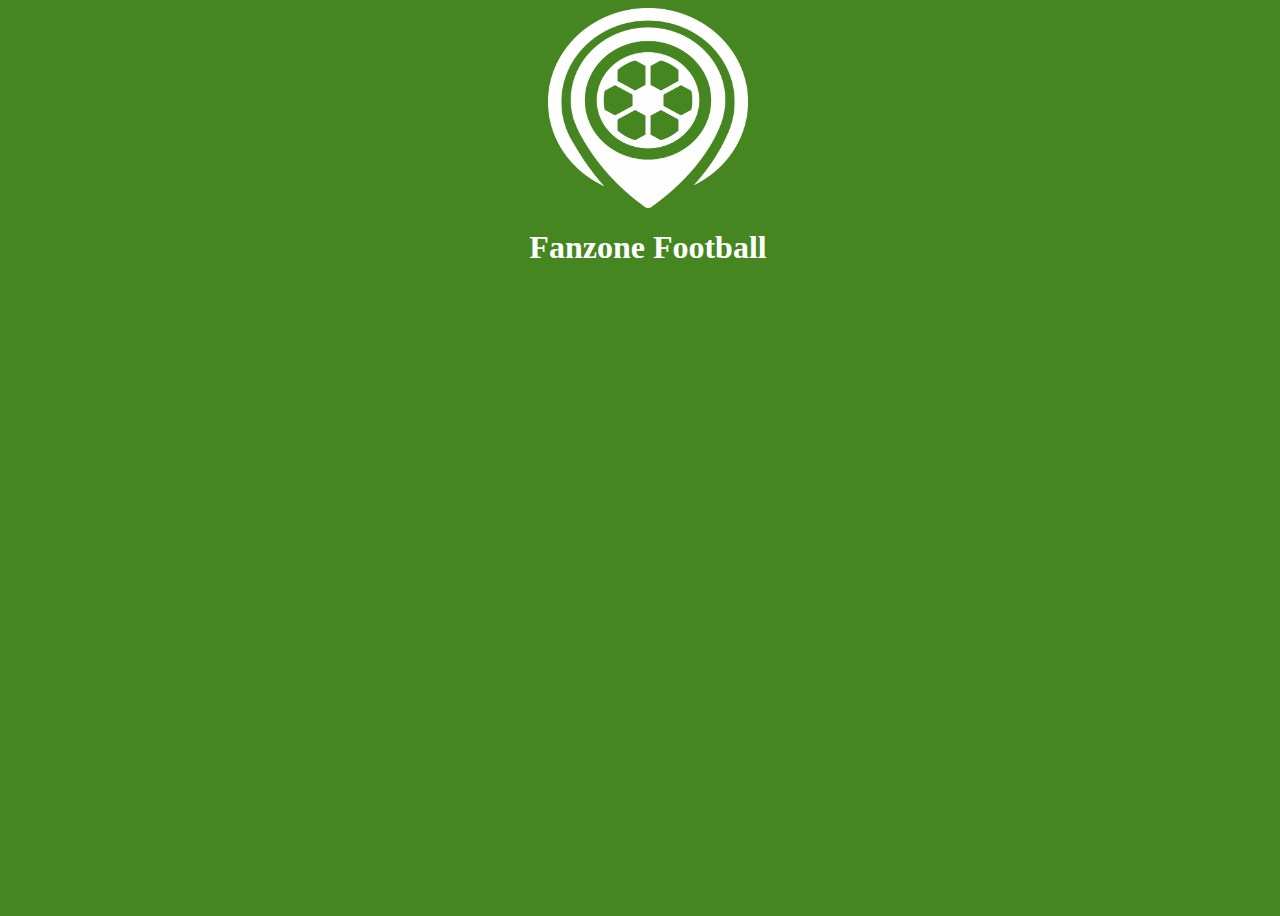
==== index.html @ 90349034 "Initial base homepage" ====
<html>
    <head>

    </head>
    <body style="width: 100%; height: 100%; background-color: #458621;">
        <div style="text-align: center;">
            <img height="200px" width="200px" src="logo.png">
            <h1 style="color: white; font-family:verdana;">Fanzone Football</h1>
        </div>
    </body>
</html>
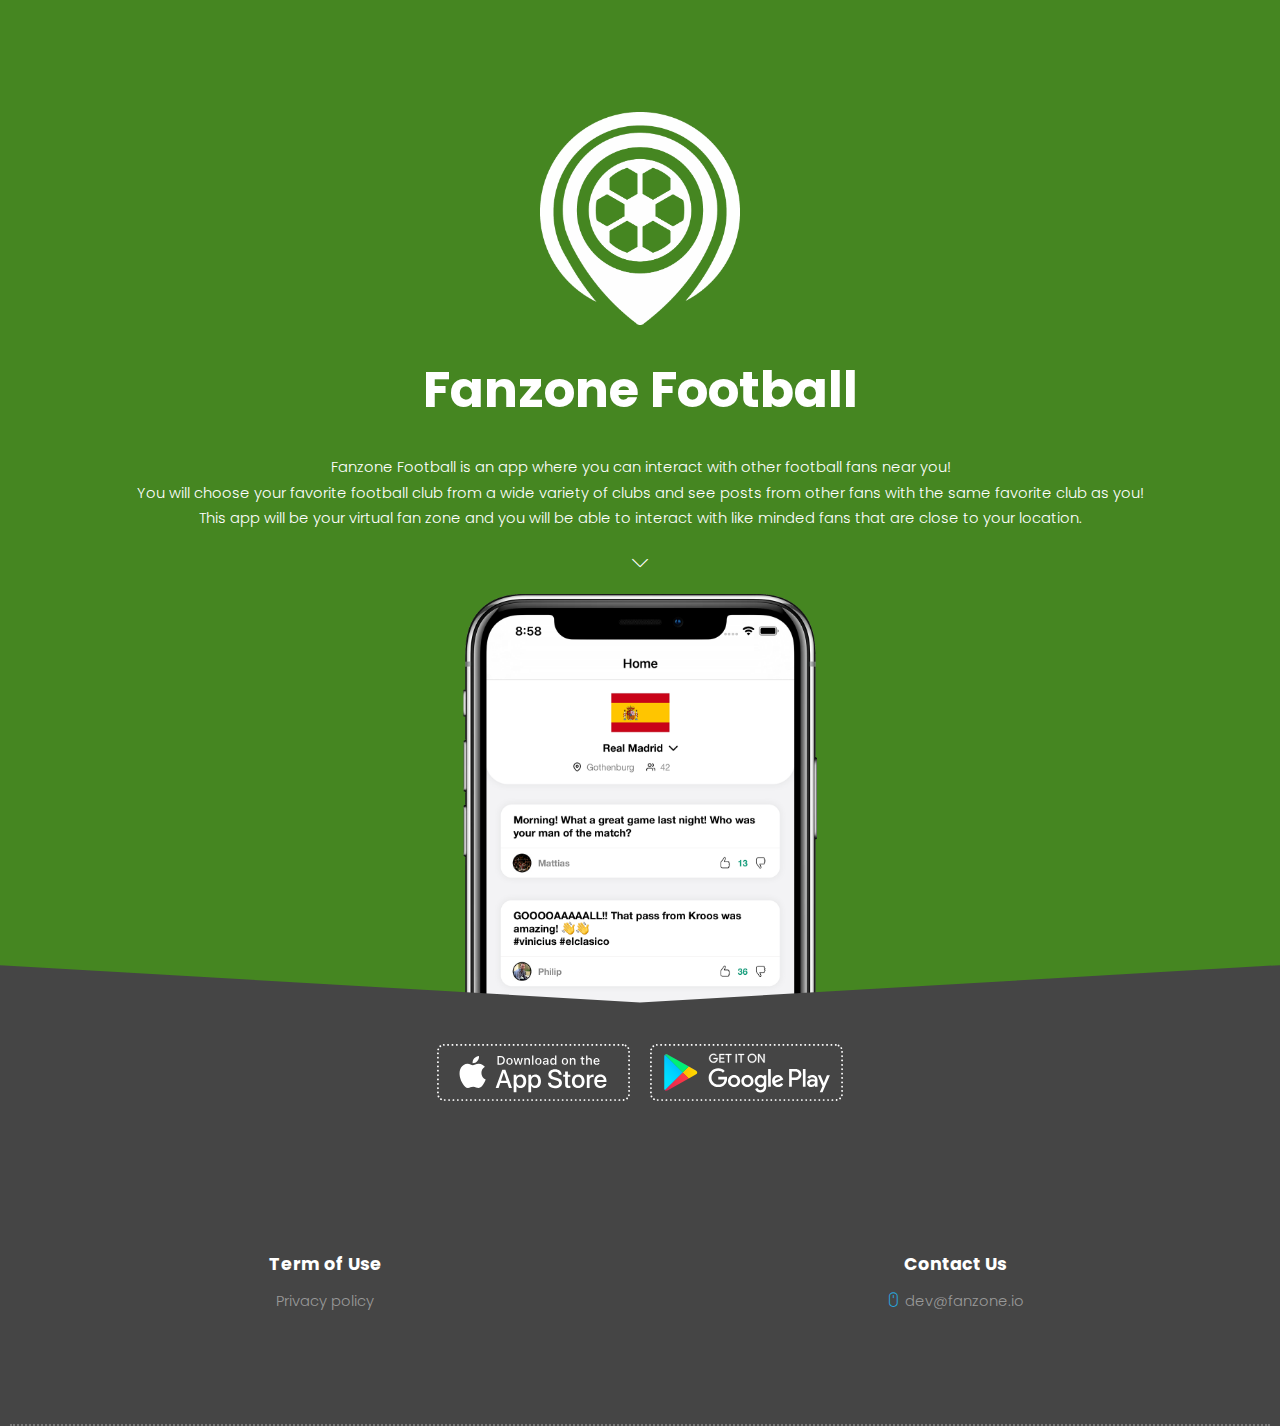
==== commit dd5c7c62: "Initial website design" ====
--- a/index.html
+++ b/index.html
@@ -1,11 +1,80 @@
-<html>
-    <head>
+<!DOCTYPE html>
+<html lang="en-US">
+  <head>
+    <meta charset="UTF-8">
+    <meta name="viewport" content="width=device-width, initial-scale=1.0" />
+    <title>Fanzone Football</title>
+    <link rel="stylesheet" href="css/components.css">
+    <link rel="stylesheet" href="css/icons.css">
+    <link rel="stylesheet" href="css/responsee.css">
+    <link rel="stylesheet" href="owl-carousel/owl.carousel.css">
+    <link rel="stylesheet" href="owl-carousel/owl.theme.css">
+    <link rel="stylesheet" href="css/lightcase.css">
+    <!-- CUSTOM STYLE -->      
+    <link rel="stylesheet" href="css/template-style.css">
+    <link href="https://fonts.googleapis.com/css?family=Poppins:100,200,300,400,700,900&amp;subset=latin-ext" rel="stylesheet"> 
+    <script type="text/javascript" src="js/jquery-1.8.3.min.js"></script>
+    <script type="text/javascript" src="js/jquery-ui.min.js"></script>   
+  </head>
 
-    </head>
-    <body style="width: 100%; height: 100%; background-color: #458621;">
-        <div style="text-align: center;">
-            <img height="200px" width="200px" src="logo.png">
-            <h1 style="color: white; font-family:verdana;">Fanzone Football</h1>
+  <body class="size-1280">
+    <!-- MAIN -->
+    <main role="main">    
+      <!-- Header -->
+      <header class="section-top-padding background-image text-center" style="background-color: #458621">
+        <div style="text-align: -webkit-center;">
+          <img style="width: 200px;" class="logo-white" src="img/logo_white.png" alt="">
         </div>
-    </body>
+        <h1 class="text-white text-size-50 text-m-size-40 text-line-height-1 margin-bottom-40 margin-top-40">
+          <b>Fanzone Football</b>
+        </h1>
+        <p class="text-white">Fanzone Football is an app where you can interact with other football fans near you! <br> You will choose your favorite football club from a wide variety of clubs and see posts from other fans with the same favorite club as you! <br> This app will be your virtual fan zone and you will be able to interact with like minded fans that are close to your location.</p>
+        <i class="slow icon-sli-arrow-down text-white margin-top-20 text-size-16"></i>
+        <!-- Image -->
+        <img style="width: 450px;" class="margin-top-20 center" src="app_screenshot2.png" alt="">
+        
+        <!-- dark full width arrow object -->
+        <img class="arrow-object" src="img/arrow-object-dark.svg" alt="">
+      </header>
+      <section class="section-small-padding background-dark text-center">      
+        <div class="line">
+          <div class="m-10 l-6 xl-4 center">
+            <div class="margin">
+              <a class="s-12 m-6" href="https://apps.apple.com/se/app/fanzone-football/id1514228249">
+                <img class="full-img" src="img/app-store.svg" alt="">
+              </a>
+              <a class="s-12 m-6 margin-s-bottom" href="https://play.google.com/store/apps/details?id=io.fanzone.fanzone">
+                <img class="full-img right" src="img/google-play.svg" alt="">
+              </a>
+            </div>
+          </div>                                                                                               
+        </div>       
+      </section>
+    <!-- FOOTER -->
+    <footer>
+      <!-- Main Footer -->
+      <section class="section background-dark">
+        <div class="line"> 
+          <div style="text-align: center;" class="margin2x">
+            <div class="s-12 m-6 l-6 xl-6">
+               <h4 class="text-white text-strong margin-m-top-30">Term of Use</h4>
+               <a class="text-primary-hover" href="https://fanzone.flycricket.io/privacy.html">Privacy policy</a><br>
+            </div>
+            <div class="s-12 m-6 l-6 xl-6">
+               <h4 class="text-white text-strong margin-m-top-30">Contact Us</h4>
+                <a class="text-primary-hover" href="mailto:dev@fanzone.io"><i class="icon-sli-mouse text-primary"></i> dev@fanzone.io</a><br>
+            </div>
+          </div>  
+        </div>    
+      </section>
+      <div class="background-dark">
+         <div class="line">
+            <hr class="break margin-top-bottom-0" style="border-color: #777;">
+         </div>
+      </div>
+    </footer>
+    <script type="text/javascript" src="js/responsee.js"></script>
+    <script type="text/javascript" src="owl-carousel/owl.carousel.js"></script>
+    <script type="text/javascript" src="js/template-scripts.js"></script> 
+  </body>
 </html>--- a/css/components.css
+++ b/css/components.css
@@ -0,0 +1,202 @@
+/*
+ * Components CSS - v5 - 2016-07-08
+ * https://www.myresponsee.com
+ * Copyright 2018, Vision Design - graphic zoo
+ * Free to use under the MIT license.
+*/
+/* Tabs */
+.tab-item {
+  background: none repeat scroll 0 0 #fff;
+  display: none;
+  padding: 1.25rem 0;
+}
+.tab-item.tab-active {
+  display: block;
+}
+.tab-content > .tab-label {
+  display: none;
+}
+.tab-nav > .tab-label {
+  float:left;
+}
+a.tab-label, a.tab-label:link, a.tab-label:visited, a.tab-label:hover {
+  background: none repeat scroll 0 0 #262626;
+  color: #fff;
+  margin-right: 1px;
+  padding: 0.625rem 1.25rem;
+  transition: background 0.20s linear 0s;
+  -o-transition: background 0.20s linear 0s;
+  -ms-transition: background 0.20s linear 0s;
+  -moz-transition: background 0.20s linear 0s;
+  -webkit-transition: background 0.20s linear 0s;
+}
+a.tab-label:hover,a.tab-label.active-btn {
+  background: none repeat scroll 0 0 #999;
+}
+.tab-label.active-btn {
+  cursor: default;
+}
+.tab-content {
+  text-align: left;
+}
+@media screen and (max-width:768px) {    
+  .tab-nav > .tab-label {
+    margin: 0.5px 0;
+    width: 100%;
+  }
+}
+/* Custom forms */
+form.customform input, form.customform select, form.customform textarea, form.customform button {
+ font-size:0.9rem;
+ font-family:inherit;
+ margin-bottom:1.25rem;
+} 
+form.customform input, form.customform select {height: 2.7rem;}
+form.customform input, form.customform textarea, form.customform select { 
+ background: none repeat scroll 0 0 #F5F5F5;
+ transition: background 0.20s linear 0s;
+ -o-transition: background 0.20s linear 0s;
+ -ms-transition: background 0.20s linear 0s;
+ -moz-transition: background 0.20s linear 0s;
+ -webkit-transition: background 0.20s linear 0s;
+}
+form.customform input:hover, form.customform textarea:hover, form.customform select:hover, form.customform input:focus, form.customform textarea:focus, form.customform select:focus {background: none repeat scroll 0 0 #fff;}
+form.customform input, form.customform textarea, form.customform select {
+ background: none repeat scroll 0 0 #F5F5F5;
+ border: 1px solid #E0E0E0;
+ padding: 0.625rem;
+ width: 100%;
+}
+form.customform input[type="file"] {
+ border: 1px solid #E0E0E0;
+ height: auto;
+ max-height: 2.7rem;
+ min-height: 2.7rem;
+ padding: 0.4rem;
+ width: 100%;
+}
+form.customform input[type="radio"], form.customform input[type="checkbox"] {
+ margin-right: 0.625rem;
+ width:auto;
+ padding:0;
+ height:auto;
+}
+form.customform option {padding: 0.625rem;}
+form.customform select[multiple="multiple"] {height: auto;}
+form.customform button {
+ width: 100%;
+ background: none repeat scroll 0 0 #152732;
+ border: 0 none;
+ color: #fff;
+ height: 2.7rem;
+ padding: 0.625rem;
+ cursor:pointer;
+ width: 100%;
+ transition: background 0.20s linear 0s;
+ -o-transition: background 0.20s linear 0s;
+ -ms-transition: background 0.20s linear 0s;
+ -moz-transition: background 0.20s linear 0s;
+ -webkit-transition: background 0.20s linear 0s;
+}
+/* Tooltip */
+a.tooltip-container,.tooltip-container {
+  border-bottom:1px dotted;
+  border-bottom-color: color;
+  cursor: help;
+  font-weight: 600;
+}
+a .tooltip-content,.tooltip-content {
+  background: #152732 none repeat scroll 0 0;
+  color: #fff!important;
+  border-radius: 3px;
+  display: none;
+  font-size: 0.8rem;
+  font-weight: normal;
+  line-height: 1.3rem;
+  margin-top: -1.25rem;
+  max-width: 300px;
+  padding: 0.625rem;
+  position: absolute;
+  z-index: 10;
+}
+.tooltip-content::after {
+  border-left: 9px solid transparent;
+  border-right: 9px solid transparent;
+  border-top: 7px solid #152732;
+  bottom: -5px;
+  clear: both;
+  content: "";
+  height: 0;
+  left: 50%;
+  margin-left: -5px;
+  position: absolute;
+  width: 0;
+}
+a.tooltip-content.tooltip-bottom,.tooltip-content.tooltip-bottom {
+  margin-top: 1.25rem;
+}
+.tooltip-content.tooltip-bottom::after {
+  border-left: 9px solid transparent;
+  border-right: 9px solid transparent;
+  border-top: 0;
+  border-bottom: 7px solid #152732;
+  top: -5px;
+}
+/* Buttons */
+.button,a.button,a.button:link,a.button:active,a.button:visited {
+  background: #777 none repeat scroll 0 0;
+  border: 0;
+  color: #fff;
+  cursor: pointer;
+  display: inline-block;
+  font-size: 0.85rem;
+  padding: 0.825rem 1rem;
+  text-align: center;
+  transition: all 0.20s linear 0s;
+  -o-transition: all 0.20s linear 0s;
+  -ms-transition: all 0.20s linear 0s;
+  -moz-transition: all 0.20s linear 0s;
+  -webkit-transition: all 0.20s linear 0s;
+}
+.button.rounded-btn {
+  border-radius: 4px;
+}
+.button.rounded-full-btn {
+  border-radius: 100px;
+}
+.button:hover {box-shadow: 0 0 10px 100px rgba(255,255,255,0.15) inset;}
+.button.secondary-btn,a.button.secondary-btn,a.button.secondary-btn:link,a.button.secondary-btn:active,a.button.secondary-btn:visited {
+  background: #444 none repeat scroll 0 0;
+}
+.button.cancel-btn,a.button.cancel-btn,a.button.cancel-btn:link,a.button.cancel-btn:active,a.button.cancel-btn:visited {
+  background: #dc003a none repeat scroll 0 0;
+}
+.button.submit-btn,a.button.submit-btn,a.button.submit-btn:link,a.button.submit-btn:active,a.button.submit-btn:visited {
+  background: #b4bf04 none repeat scroll 0 0;
+}
+.button.reload-btn,a.button.reload-btn,a.button.reload-btn:link,a.button.reload-btn:active,a.button.reload-btn:visited {
+  background: #ff9800 none repeat scroll 0 0;
+}
+.button.disabled-btn {
+  cursor: not-allowed!important;
+  opacity: 0.2;
+}
+.button i {
+  background: rgba(0, 0, 0, 0.1) none repeat scroll 0 0;
+  border-radius: 27px;
+  color: #fff!important;
+  display: inline-block;
+  font-size: 0.8rem;
+  height: 27px;
+  line-height: 27px;
+  margin-right: 5px;
+  width: 27px;
+  transition: all 0.20s linear 0s;
+  -o-transition: all 0.20s linear 0s;
+  -ms-transition: all 0.20s linear 0s;
+  -moz-transition: all 0.20s linear 0s;
+  -webkit-transition: all 0.20s linear 0s;
+}
+.button:hover > i {
+  background: rgba(0, 0, 0, 0.06) none repeat scroll 0 0;
+}--- a/css/icons.css
+++ b/css/icons.css
@@ -0,0 +1,791 @@
+/* Icon font - MFG labs */
+@font-face {
+  font-family: 'mfg';
+    src: url('../font/mfglabsiconset-webfont.eot');
+    src: url('../font/mfglabsiconset-webfont.svg#mfg_labs_iconsetregular') format('svg'),
+   		   url('../font/mfglabsiconset-webfont.eot?#iefix') format('embedded-opentype'),
+         url('../font/mfglabsiconset-webfont.woff') format('woff'),
+         url('../font/mfglabsiconset-webfont.ttf') format('truetype');
+    font-weight: normal;
+    font-style: normal;
+}
+
+.icon-cloud,
+.icon-at,
+.icon-plus,
+.icon-minus,
+.icon-arrow_up,
+.icon-arrow_down,
+.icon-arrow_right,
+.icon-arrow_left,
+.icon-chevron_down,
+.icon-chevron_up,
+.icon-chevron_right,
+.icon-chevron_left,
+.icon-reorder,
+.icon-list,
+.icon-reorder_square,
+.icon-reorder_square_line,
+.icon-coverflow,
+.icon-coverflow_line,
+.icon-pause,
+.icon-play,
+.icon-step_forward,
+.icon-step_backward,
+.icon-fast_forward,
+.icon-fast_backward,
+.icon-cloud_upload,
+.icon-cloud_download,
+.icon-data_science,
+.icon-data_science_black,
+.icon-globe,
+.icon-globe_black,
+.icon-math_ico,
+.icon-math,
+.icon-math_black,
+.icon-paperplane_ico,
+.icon-paperplane,
+.icon-paperplane_black,
+.icon-color_balance,
+.icon-star,
+.icon-star_half,
+.icon-star_empty,
+.icon-star_half_empty,
+.icon-reload,
+.icon-heart,
+.icon-heart_broken,
+.icon-hashtag,
+.icon-reply,
+.icon-retweet,
+.icon-signin,
+.icon-signout,
+.icon-download,
+.icon-upload,
+.icon-placepin,
+.icon-display_screen,
+.icon-tablet,
+.icon-smartphone,
+.icon-connected_object,
+.icon-lock,
+.icon-unlock,
+.icon-camera,
+.icon-isight,
+.icon-video_camera,
+.icon-random,
+.icon-message,
+.icon-discussion,
+.icon-calendar,
+.icon-ringbell,
+.icon-movie,
+.icon-mail,
+.icon-pen,
+.icon-settings,
+.icon-measure,
+.icon-vector,
+.icon-vector_pen,
+.icon-mute_on,
+.icon-mute_off,
+.icon-home,
+.icon-sheet,
+.icon-arrow_big_right,
+.icon-arrow_big_left,
+.icon-arrow_big_down,
+.icon-arrow_big_up,
+.icon-dribbble_circle,
+.icon-dribbble,
+.icon-facebook_circle,
+.icon-facebook,
+.icon-git_circle_alt,
+.icon-git_circle,
+.icon-git,
+.icon-octopus,
+.icon-twitter_circle,
+.icon-twitter,
+.icon-google_plus_circle,
+.icon-google_plus,
+.icon-linked_in_circle,
+.icon-linked_in,
+.icon-instagram,
+.icon-instagram_circle,
+.icon-mfg_icon,
+.icon-xing,
+.icon-xing_circle,
+.icon-mfg_icon_circle,
+.icon-user,
+.icon-user_male,
+.icon-user_female,
+.icon-users,
+.icon-file_open,
+.icon-file_close,
+.icon-file_alt,
+.icon-file_close_alt,
+.icon-attachment,
+.icon-check,
+.icon-cross_mark,
+.icon-cancel_circle,
+.icon-check_circle,
+.icon-magnifying,
+.icon-inbox,
+.icon-clock,
+.icon-stopwatch,
+.icon-hourglass,
+.icon-trophy,
+.icon-unlock_alt,
+.icon-lock_alt,
+.icon-arrow_doubled_right,
+.icon-arrow_doubled_left,
+.icon-arrow_doubled_down,
+.icon-arrow_doubled_up,
+.icon-link,
+.icon-warning,
+.icon-warning_alt,
+.icon-magnifying_plus,
+.icon-magnifying_minus,
+.icon-white_question,
+.icon-black_question,
+.icon-stop,
+.icon-share,
+.icon-eye,
+.icon-trash_can,
+.icon-hard_drive,
+.icon-information_black,
+.icon-information_white,
+.icon-printer,
+.icon-letter,
+.icon-soundcloud,
+.icon-soundcloud_circle,
+.icon-anchor,
+.icon-female_sign,
+.icon-male_sign,
+.icon-joystick,
+.icon-high_voltage,
+.icon-fire,
+.icon-newspaper,
+.icon-chart,
+.icon-spread,
+.icon-spinner_1,
+.icon-spinner_2,
+.icon-chart_alt,
+.icon-label,
+.icon-brush,
+.icon-refresh,
+.icon-node,
+.icon-node_2,
+.icon-node_3,
+.icon-link_2_nodes,
+.icon-link_3_nodes,
+.icon-link_loop_nodes,
+.icon-node_size,
+.icon-node_color,
+.icon-layout_directed,
+.icon-layout_radial,
+.icon-layout_hierarchical,
+.icon-node_link_direction,
+.icon-node_link_short_path,
+.icon-node_cluster,
+.icon-display_graph,
+.icon-node_link_weight,
+.icon-more_node_links,
+.icon-node_shape,
+.icon-node_icon,
+.icon-node_text,
+.icon-node_link_text,
+.icon-node_link_color,
+.icon-node_link_shape,
+.icon-credit_card,
+.icon-disconnect,
+.icon-graph,
+.icon-new_user {
+  font-family: 'mfg';
+  font-style: normal;
+  font-variant: normal;
+  font-weight: normal;
+  color:#e3e3e3;
+  speak: none; 
+  text-transform: none;
+  /* Better Font Rendering =========== */
+  -webkit-font-smoothing: antialiased;
+  -moz-osx-font-smoothing: grayscale;
+}
+.icon2x {font-size: 2rem;}
+.icon3x {font-size: 3rem;}
+
+.icon-cloud:before { content: "\2601"; }
+.icon-at:before { content: "\0040"; }
+.icon-plus:before { content: "\002B"; }
+.icon-minus:before { content: "\2212"; }
+.icon-arrow_up:before { content: "\2191"; }
+.icon-arrow_down:before { content: "\2193"; }
+.icon-arrow_right:before { content: "\2192"; }
+.icon-arrow_left:before { content: "\2190"; }
+.icon-chevron_down:before { content: "\f004"; }
+.icon-chevron_up:before { content: "\f005"; }
+.icon-chevron_right:before { content: "\f006"; }
+.icon-chevron_left:before { content: "\f007"; }
+.icon-reorder:before { content: "\f008"; }
+.icon-list:before { content: "\f009"; }
+.icon-reorder_square:before { content: "\f00a"; }
+.icon-reorder_square_line:before { content: "\f00b"; }
+.icon-coverflow:before { content: "\f00c"; }
+.icon-coverflow_line:before { content: "\f00d"; }
+.icon-pause:before { content: "\f00e"; }
+.icon-play:before { content: "\f00f"; }
+.icon-step_forward:before { content: "\f010"; }
+.icon-step_backward:before { content: "\f011"; }
+.icon-fast_forward:before { content: "\f012"; }
+.icon-fast_backward:before { content: "\f013"; }
+.icon-cloud_upload:before { content: "\f014"; }
+.icon-cloud_download:before { content: "\f015"; }
+.icon-data_science:before { content: "\f016"; }
+.icon-data_science_black:before { content: "\f017"; }
+.icon-globe:before { content: "\f018"; }
+.icon-globe_black:before { content: "\f019"; }
+.icon-math_ico:before { content: "\f01a"; }
+.icon-math:before { content: "\f01b"; }
+.icon-math_black:before { content: "\f01c"; }
+.icon-paperplane_ico:before { content: "\f01d"; }
+.icon-paperplane:before { content: "\f01e"; }
+.icon-paperplane_black:before { content: "\f01f"; }
+.icon-color_balance:before { content: "\f020"; }
+.icon-star:before { content: "\2605"; }
+.icon-star_half:before { content: "\f022"; }
+.icon-star_empty:before { content: "\2606"; }
+.icon-star_half_empty:before { content: "\f024"; }
+.icon-reload:before { content: "\f025"; }
+.icon-heart:before { content: "\2665"; }
+.icon-heart_broken:before { content: "\f028"; }
+.icon-hashtag:before { content: "\f029"; }
+.icon-reply:before { content: "\f02a"; }
+.icon-retweet:before { content: "\f02b"; }
+.icon-signin:before { content: "\f02c"; }
+.icon-signout:before { content: "\f02d"; }
+.icon-download:before { content: "\f02e"; }
+.icon-upload:before { content: "\f02f"; }
+.icon-placepin:before { content: "\f031"; }
+.icon-display_screen:before { content: "\f032"; }
+.icon-tablet:before { content: "\f033"; }
+.icon-smartphone:before { content: "\f034"; }
+.icon-connected_object:before { content: "\f035"; }
+.icon-lock:before { content: "\F512"; }
+.icon-unlock:before { content: "\F513"; }
+.icon-camera:before { content: "\F4F7"; }
+.icon-isight:before { content: "\f039"; }
+.icon-video_camera:before { content: "\f03a"; }
+.icon-random:before { content: "\f03b"; }
+.icon-message:before { content: "\F4AC"; }
+.icon-discussion:before { content: "\f03d"; }
+.icon-calendar:before { content: "\F4C5"; }
+.icon-ringbell:before { content: "\f03f"; }
+.icon-movie:before { content: "\f040"; }
+.icon-mail:before { content: "\2709"; }
+.icon-pen:before { content: "\270F"; }
+.icon-settings:before { content: "\9881"; }
+.icon-measure:before { content: "\f044"; }
+.icon-vector:before { content: "\f045"; }
+.icon-vector_pen:before { content: "\2712"; }
+.icon-mute_on:before { content: "\f047"; }
+.icon-mute_off:before { content: "\f048"; }
+.icon-home:before { content: "\2302"; }
+.icon-sheet:before { content: "\f04a"; }
+.icon-arrow_big_right:before { content: "\21C9"; }
+.icon-arrow_big_left:before { content: "\21C7"; }
+.icon-arrow_big_down:before { content: "\21CA"; }
+.icon-arrow_big_up:before { content: "\21C8"; }
+.icon-dribbble_circle:before { content: "\f04f"; }
+.icon-dribbble:before { content: "\f050"; }
+.icon-facebook_circle:before { content: "\f051"; }
+.icon-facebook:before { content: "\f052"; }
+.icon-git_circle_alt:before { content: "\f053"; }
+.icon-git_circle:before { content: "\f054"; }
+.icon-git:before { content: "\f055"; }
+.icon-octopus:before { content: "\f056"; }
+.icon-twitter_circle:before { content: "\f057"; }
+.icon-twitter:before { content: "\f058"; }
+.icon-google_plus_circle:before { content: "\f059"; }
+.icon-google_plus:before { content: "\f05a"; }
+.icon-linked_in_circle:before { content: "\f05b"; }
+.icon-linked_in:before { content: "\f05c"; }
+.icon-instagram:before { content: "\f05d"; }
+.icon-instagram_circle:before { content: "\f05e"; }
+.icon-mfg_icon:before { content: "\f05f"; }
+.icon-xing:before { content: "\F532"; }
+.icon-xing_circle:before { content: "\F533"; }
+.icon-mfg_icon_circle:before { content: "\f060"; }
+.icon-user:before { content: "\f061"; }
+.icon-user_male:before { content: "\f062"; }
+.icon-user_female:before { content: "\f063"; }
+.icon-users:before { content: "\f064"; }
+.icon-file_open:before { content: "\F4C2"; }
+.icon-file_close:before { content: "\f067"; }
+.icon-file_alt:before { content: "\f068"; }
+.icon-file_close_alt:before { content: "\f069"; }
+.icon-attachment:before { content: "\f06a"; }
+.icon-check:before { content: "\2713"; }
+.icon-cross_mark:before { content: "\274C"; }
+.icon-cancel_circle:before { content: "\F06E"; }
+.icon-check_circle:before { content: "\f06d"; }
+.icon-magnifying:before { content: "\F50D"; }
+.icon-inbox:before { content: "\f070"; }
+.icon-clock:before { content: "\23F2"; }
+.icon-stopwatch:before { content: "\23F1"; }
+.icon-hourglass:before { content: "\231B"; }
+.icon-trophy:before { content: "\f074"; }
+.icon-unlock_alt:before { content: "\F075"; }
+.icon-lock_alt:before { content: "\F510"; }
+.icon-arrow_doubled_right:before { content: "\21D2"; }
+.icon-arrow_doubled_left:before { content: "\21D0"; }
+.icon-arrow_doubled_down:before { content: "\21D3"; }
+.icon-arrow_doubled_up:before { content: "\21D1"; }
+.icon-link:before { content: "\f07B"; }
+.icon-warning:before { content: "\2757"; }
+.icon-warning_alt:before { content: "\2755"; }
+.icon-magnifying_plus:before { content: "\f07E"; }
+.icon-magnifying_minus:before { content: "\f07F"; }
+.icon-white_question:before { content: "\2754"; }
+.icon-black_question:before { content: "\2753"; }
+.icon-stop:before { content: "\f080"; }
+.icon-share:before { content: "\f081"; }
+.icon-eye:before { content: "\f082"; }
+.icon-trash_can:before { content: "\f083"; }
+.icon-hard_drive:before { content: "\f084"; }
+.icon-information_black:before { content: "\f085"; }
+.icon-information_white:before { content: "\f086"; }
+.icon-printer:before { content: "\f087"; }
+.icon-letter:before { content: "\f088"; }
+.icon-soundcloud:before { content: "\f089"; }
+.icon-soundcloud_circle:before { content: "\f08A"; }
+.icon-anchor:before { content: "\2693"; }
+.icon-female_sign:before { content: "\2640"; }
+.icon-male_sign:before { content: "\2642"; }
+.icon-joystick:before { content: "\F514"; }
+.icon-high_voltage:before { content: "\26A1"; }
+.icon-fire:before { content: "\F525"; }
+.icon-newspaper:before { content: "\F4F0"; }
+.icon-chart:before { content: "\F526"; }
+.icon-spread:before { content: "\F527"; }
+.icon-spinner_1:before { content: "\F528"; }
+.icon-spinner_2:before { content: "\F529"; }
+.icon-chart_alt:before { content: "\F530"; }
+.icon-label:before { content: "\F531"; }
+.icon-brush:before { content: "\E000"; }
+.icon-refresh:before { content: "\E001"; }
+.icon-node:before { content: "\E002"; }
+.icon-node_2:before { content: "\E003"; }
+.icon-node_3:before { content: "\E004"; }
+.icon-link_2_nodes:before { content: "\E005"; }
+.icon-link_3_nodes:before { content: "\E006"; }
+.icon-link_loop_nodes:before { content: "\E007"; }
+.icon-node_size:before { content: "\E008"; }
+.icon-node_color:before { content: "\E009"; }
+.icon-layout_directed:before { content: "\E010"; }
+.icon-layout_radial:before { content: "\E011"; }
+.icon-layout_hierarchical:before { content: "\E012"; }
+.icon-node_link_direction:before { content: "\E013"; }
+.icon-node_link_short_path:before { content: "\E014"; }
+.icon-node_cluster:before { content: "\E015"; }
+.icon-display_graph:before { content: "\E016"; }
+.icon-node_link_weight:before { content: "\E017"; }
+.icon-more_node_links:before { content: "\E018"; }
+.icon-node_shape:before { content: "\E00A"; }
+.icon-node_icon:before { content: "\E00B"; }
+.icon-node_text:before { content: "\E00C"; }
+.icon-node_link_text:before { content: "\E00D"; }
+.icon-node_link_color:before { content: "\E00E"; }
+.icon-node_link_shape:before { content: "\E00F"; }
+.icon-credit_card:before { content: "\F4B3"; }
+.icon-disconnect:before { content: "\F534"; }
+.icon-graph:before { content: "\F535"; }
+.icon-new_user:before { content: "\F536"; }
+
+
+/* Icon font - Simple Line Icons */
+@font-face {
+  font-family: 'sli';
+  src: url('../font/Simple-Line-Icons.eot?v=2.2.2');
+  src: url('../font/Simple-Line-Icons.eot?v=2.2.2#iefix') format('embedded-opentype'), url('../font/Simple-Line-Icons.ttf?v=2.2.2') format('truetype'), url('../font/Simple-Line-Icons.woff2?v=2.2.2') format('woff2'), url('../font/Simple-Line-Icons.woff?v=2.2.2') format('woff'), url('../font/Simple-Line-Icons.svg?v=2.2.2#simple-line-icons') format('svg');
+  font-weight: normal;
+  font-style: normal;
+}
+
+.icon-sli-user,
+.icon-sli-people,
+.icon-sli-user-female,
+.icon-sli-user-follow,
+.icon-sli-user-following,
+.icon-sli-user-unfollow,
+.icon-sli-login,
+.icon-sli-logout,
+.icon-sli-emotsmile,
+.icon-sli-phone,
+.icon-sli-call-end,
+.icon-sli-call-in,
+.icon-sli-call-out,
+.icon-sli-map,
+.icon-sli-location-pin,
+.icon-sli-direction,
+.icon-sli-directions,
+.icon-sli-compass,
+.icon-sli-layers,
+.icon-sli-menu,
+.icon-sli-list,
+.icon-sli-options-vertical,
+.icon-sli-options,
+.icon-sli-arrow-down,
+.icon-sli-arrow-left,
+.icon-sli-arrow-right,
+.icon-sli-arrow-up,
+.icon-sli-arrow-up-circle,
+.icon-sli-arrow-left-circle,
+.icon-sli-arrow-right-circle,
+.icon-sli-arrow-down-circle,
+.icon-sli-check,
+.icon-sli-clock,
+.icon-sli-plus,
+.icon-sli-minus,
+.icon-sli-close,
+.icon-sli-organization,
+.icon-sli-trophy,
+.icon-sli-screen-smartphone,
+.icon-sli-screen-desktop,
+.icon-sli-plane,
+.icon-sli-notebook,
+.icon-sli-mustache,
+.icon-sli-mouse,
+.icon-sli-magnet,
+.icon-sli-energy,
+.icon-sli-disc,
+.icon-sli-cursor,
+.icon-sli-cursor-move,
+.icon-sli-crop,
+.icon-sli-chemistry,
+.icon-sli-speedometer,
+.icon-sli-shield,
+.icon-sli-screen-tablet,
+.icon-sli-magic-wand,
+.icon-sli-hourglass,
+.icon-sli-graduation,
+.icon-sli-ghost,
+.icon-sli-game-controller,
+.icon-sli-fire,
+.icon-sli-eyeglass,
+.icon-sli-envelope-open,
+.icon-sli-envelope-letter,
+.icon-sli-bell,
+.icon-sli-badge,
+.icon-sli-anchor,
+.icon-sli-wallet,
+.icon-sli-vector,
+.icon-sli-speech,
+.icon-sli-puzzle,
+.icon-sli-printer,
+.icon-sli-present,
+.icon-sli-playlist,
+.icon-sli-pin,
+.icon-sli-picture,
+.icon-sli-handbag,
+.icon-sli-globe-alt,
+.icon-sli-globe,
+.icon-sli-folder-alt,
+.icon-sli-folder,
+.icon-sli-film,
+.icon-sli-feed,
+.icon-sli-drop,
+.icon-sli-drawer,
+.icon-sli-docs,
+.icon-sli-doc,
+.icon-sli-diamond,
+.icon-sli-cup,
+.icon-sli-calculator,
+.icon-sli-bubbles,
+.icon-sli-briefcase,
+.icon-sli-book-open,
+.icon-sli-basket-loaded,
+.icon-sli-basket,
+.icon-sli-bag,
+.icon-sli-action-undo,
+.icon-sli-action-redo,
+.icon-sli-wrench,
+.icon-sli-umbrella,
+.icon-sli-trash,
+.icon-sli-tag,
+.icon-sli-support,
+.icon-sli-frame,
+.icon-sli-size-fullscreen,
+.icon-sli-size-actual,
+.icon-sli-shuffle,
+.icon-sli-share-alt,
+.icon-sli-share,
+.icon-sli-rocket,
+.icon-sli-question,
+.icon-sli-pie-chart,
+.icon-sli-pencil,
+.icon-sli-note,
+.icon-sli-loop,
+.icon-sli-home,
+.icon-sli-grid,
+.icon-sli-graph,
+.icon-sli-microphone,
+.icon-sli-music-tone-alt,
+.icon-sli-music-tone,
+.icon-sli-earphones-alt,
+.icon-sli-earphones,
+.icon-sli-equalizer,
+.icon-sli-like,
+.icon-sli-dislike,
+.icon-sli-control-start,
+.icon-sli-control-rewind,
+.icon-sli-control-play,
+.icon-sli-control-pause,
+.icon-sli-control-forward,
+.icon-sli-control-end,
+.icon-sli-volume-1,
+.icon-sli-volume-2,
+.icon-sli-volume-off,
+.icon-sli-calendar,
+.icon-sli-bulb,
+.icon-sli-chart,
+.icon-sli-ban,
+.icon-sli-bubble,
+.icon-sli-camrecorder,
+.icon-sli-camera,
+.icon-sli-cloud-download,
+.icon-sli-cloud-upload,
+.icon-sli-envelope,
+.icon-sli-eye,
+.icon-sli-flag,
+.icon-sli-heart,
+.icon-sli-info,
+.icon-sli-key,
+.icon-sli-link,
+.icon-sli-lock,
+.icon-sli-lock-open,
+.icon-sli-magnifier,
+.icon-sli-magnifier-add,
+.icon-sli-magnifier-remove,
+.icon-sli-paper-clip,
+.icon-sli-paper-plane,
+.icon-sli-power,
+.icon-sli-refresh,
+.icon-sli-reload,
+.icon-sli-settings,
+.icon-sli-star,
+.icon-sli-symbol-female,
+.icon-sli-symbol-male,
+.icon-sli-target,
+.icon-sli-credit-card,
+.icon-sli-paypal,
+.icon-sli-social-tumblr,
+.icon-sli-social-twitter,
+.icon-sli-social-facebook,
+.icon-sli-social-instagram,
+.icon-sli-social-linkedin,
+.icon-sli-social-pinterest,
+.icon-sli-social-github,
+.icon-sli-social-google,
+.icon-sli-social-reddit,
+.icon-sli-social-skype,
+.icon-sli-social-dribbble,
+.icon-sli-social-behance,
+.icon-sli-social-foursqare,
+.icon-sli-social-soundcloud,
+.icon-sli-social-spotify,
+.icon-sli-social-stumbleupon,
+.icon-sli-social-youtube,
+.icon-sli-social-dropbox {
+  font-family: 'sli';
+  font-style: normal;  
+  font-variant: normal;
+  font-weight: normal;
+  color:#e3e3e3;
+  speak: none;
+  text-transform: none;
+  /* Better Font Rendering =========== */
+  -webkit-font-smoothing: antialiased;
+  -moz-osx-font-smoothing: grayscale;
+}
+.icon-sli-user:before { content: "\e005"; }
+.icon-sli-people:before { content: "\e001"; }
+.icon-sli-user-female:before { content: "\e000"; }
+.icon-sli-user-follow:before { content: "\e002"; }
+.icon-sli-user-following:before { content: "\e003"; }
+.icon-sli-user-unfollow:before { content: "\e004"; }
+.icon-sli-login:before { content: "\e066"; }
+.icon-sli-logout:before { content: "\e065"; }
+.icon-sli-emotsmile:before { content: "\e021"; }
+.icon-sli-phone:before { content: "\e600"; }
+.icon-sli-call-end:before { content: "\e048"; }
+.icon-sli-call-in:before { content: "\e047"; }
+.icon-sli-call-out:before { content: "\e046"; }
+.icon-sli-map:before { content: "\e033"; }
+.icon-sli-location-pin:before { content: "\e096"; }
+.icon-sli-direction:before { content: "\e042"; }
+.icon-sli-directions:before { content: "\e041"; }
+.icon-sli-compass:before { content: "\e045"; }
+.icon-sli-layers:before { content: "\e034"; }
+.icon-sli-menu:before { content: "\e601"; }
+.icon-sli-list:before { content: "\e067"; }
+.icon-sli-options-vertical:before { content: "\e602"; }
+.icon-sli-options:before { content: "\e603"; }
+.icon-sli-arrow-down:before { content: "\e604"; }
+.icon-sli-arrow-left:before { content: "\e605"; }
+.icon-sli-arrow-right:before { content: "\e606"; }
+.icon-sli-arrow-up:before { content: "\e607"; }
+.icon-sli-arrow-up-circle:before { content: "\e078"; }
+.icon-sli-arrow-left-circle:before { content: "\e07a"; }
+.icon-sli-arrow-right-circle:before { content: "\e079"; }
+.icon-sli-arrow-down-circle:before { content: "\e07b"; }
+.icon-sli-check:before { content: "\e080"; }
+.icon-sli-clock:before { content: "\e081"; }
+.icon-sli-plus:before { content: "\e095"; }
+.icon-sli-minus:before { content: "\e615"; }
+.icon-sli-close:before { content: "\e082"; }
+.icon-sli-organization:before { content: "\e616"; }
+
+.icon-sli-trophy:before { content: "\e006"; }
+.icon-sli-screen-smartphone:before { content: "\e010"; }
+.icon-sli-screen-desktop:before { content: "\e011"; }
+.icon-sli-plane:before { content: "\e012"; }
+.icon-sli-notebook:before { content: "\e013"; }
+.icon-sli-mustache:before { content: "\e014"; }
+.icon-sli-mouse:before { content: "\e015"; }
+.icon-sli-magnet:before { content: "\e016"; }
+.icon-sli-energy:before { content: "\e020"; }
+.icon-sli-disc:before { content: "\e022"; }
+.icon-sli-cursor:before { content: "\e06e"; }
+.icon-sli-cursor-move:before { content: "\e023"; }
+.icon-sli-crop:before { content: "\e024"; }
+.icon-sli-chemistry:before { content: "\e026"; }
+.icon-sli-speedometer:before { content: "\e007"; }
+.icon-sli-shield:before { content: "\e00e"; }
+.icon-sli-screen-tablet:before { content: "\e00f"; }
+.icon-sli-magic-wand:before { content: "\e017"; }
+.icon-sli-hourglass:before { content: "\e018"; }
+.icon-sli-graduation:before { content: "\e019"; }
+.icon-sli-ghost:before { content: "\e01a"; }
+.icon-sli-game-controller:before { content: "\e01b"; }
+.icon-sli-fire:before { content: "\e01c"; }
+.icon-sli-eyeglass:before { content: "\e01d"; }
+.icon-sli-envelope-open:before { content: "\e01e"; }
+.icon-sli-envelope-letter:before { content: "\e01f"; }
+.icon-sli-bell:before { content: "\e027"; }
+.icon-sli-badge:before { content: "\e028"; }
+.icon-sli-anchor:before { content: "\e029"; }
+.icon-sli-wallet:before { content: "\e02a"; }
+.icon-sli-vector:before { content: "\e02b"; }
+.icon-sli-speech:before { content: "\e02c"; }
+.icon-sli-puzzle:before { content: "\e02d"; }
+.icon-sli-printer:before { content: "\e02e"; }
+.icon-sli-present:before { content: "\e02f"; }
+.icon-sli-playlist:before { content: "\e030"; }
+.icon-sli-pin:before { content: "\e031"; }
+.icon-sli-picture:before { content: "\e032"; }
+.icon-sli-handbag:before { content: "\e035"; }
+.icon-sli-globe-alt:before { content: "\e036"; }
+.icon-sli-globe:before { content: "\e037"; }
+.icon-sli-folder-alt:before { content: "\e039"; }
+.icon-sli-folder:before { content: "\e089"; }
+.icon-sli-film:before { content: "\e03a"; }
+.icon-sli-feed:before { content: "\e03b"; }
+.icon-sli-drop:before { content: "\e03e"; }
+.icon-sli-drawer:before { content: "\e03f"; }
+.icon-sli-docs:before { content: "\e040"; }
+.icon-sli-doc:before { content: "\e085"; }
+.icon-sli-diamond:before { content: "\e043"; }
+.icon-sli-cup:before { content: "\e044"; }
+.icon-sli-calculator:before { content: "\e049"; }
+.icon-sli-bubbles:before { content: "\e04a"; }
+.icon-sli-briefcase:before { content: "\e04b"; }
+.icon-sli-book-open:before { content: "\e04c"; }
+.icon-sli-basket-loaded:before { content: "\e04d"; }
+.icon-sli-basket:before { content: "\e04e"; }
+.icon-sli-bag:before { content: "\e04f"; }
+.icon-sli-action-undo:before { content: "\e050"; }
+.icon-sli-action-redo:before { content: "\e051"; }
+.icon-sli-wrench:before { content: "\e052"; }
+.icon-sli-umbrella:before { content: "\e053"; }
+.icon-sli-trash:before { content: "\e054"; }
+.icon-sli-tag:before { content: "\e055"; }
+.icon-sli-support:before { content: "\e056"; }
+.icon-sli-frame:before { content: "\e038"; }
+.icon-sli-size-fullscreen:before { content: "\e057"; }
+.icon-sli-size-actual:before { content: "\e058"; }
+.icon-sli-shuffle:before { content: "\e059"; }
+.icon-sli-share-alt:before { content: "\e05a"; }
+.icon-sli-share:before { content: "\e05b"; }
+.icon-sli-rocket:before { content: "\e05c"; }
+.icon-sli-question:before { content: "\e05d"; }
+.icon-sli-pie-chart:before { content: "\e05e"; }
+.icon-sli-pencil:before { content: "\e05f"; }
+.icon-sli-note:before { content: "\e060"; }
+.icon-sli-loop:before { content: "\e064"; }
+.icon-sli-home:before { content: "\e069"; }
+.icon-sli-grid:before { content: "\e06a"; }
+.icon-sli-graph:before { content: "\e06b"; }
+.icon-sli-microphone:before { content: "\e063"; }
+.icon-sli-music-tone-alt:before { content: "\e061"; }
+.icon-sli-music-tone:before { content: "\e062"; }
+.icon-sli-earphones-alt:before { content: "\e03c"; }
+.icon-sli-earphones:before { content: "\e03d"; }
+.icon-sli-equalizer:before { content: "\e06c"; }
+.icon-sli-like:before { content: "\e068"; }
+.icon-sli-dislike:before { content: "\e06d"; }
+.icon-sli-control-start:before { content: "\e06f"; }
+.icon-sli-control-rewind:before { content: "\e070"; }
+.icon-sli-control-play:before { content: "\e071"; }
+.icon-sli-control-pause:before { content: "\e072"; }
+.icon-sli-control-forward:before { content: "\e073"; }
+.icon-sli-control-end:before { content: "\e074"; }
+.icon-sli-volume-1:before { content: "\e09f"; }
+.icon-sli-volume-2:before { content: "\e0a0"; }
+.icon-sli-volume-off:before { content: "\e0a1"; }
+.icon-sli-calendar:before { content: "\e075"; }
+.icon-sli-bulb:before { content: "\e076"; }
+.icon-sli-chart:before { content: "\e077"; }
+.icon-sli-ban:before { content: "\e07c"; }
+.icon-sli-bubble:before { content: "\e07d"; }
+.icon-sli-camrecorder:before { content: "\e07e"; }
+.icon-sli-camera:before { content: "\e07f"; }
+.icon-sli-cloud-download:before { content: "\e083"; }
+.icon-sli-cloud-upload:before { content: "\e084"; }
+.icon-sli-envelope:before { content: "\e086"; }
+.icon-sli-eye:before { content: "\e087"; }
+.icon-sli-flag:before { content: "\e088"; }
+.icon-sli-heart:before { content: "\e08a"; }
+.icon-sli-info:before { content: "\e08b"; }
+.icon-sli-key:before { content: "\e08c"; }
+.icon-sli-link:before { content: "\e08d"; }
+.icon-sli-lock:before { content: "\e08e"; }
+.icon-sli-lock-open:before { content: "\e08f"; }
+.icon-sli-magnifier:before { content: "\e090"; }
+.icon-sli-magnifier-add:before { content: "\e091"; }
+.icon-sli-magnifier-remove:before { content: "\e092"; }
+.icon-sli-paper-clip:before { content: "\e093"; }
+.icon-sli-paper-plane:before { content: "\e094"; }
+.icon-sli-power:before { content: "\e097"; }
+.icon-sli-refresh:before { content: "\e098"; }
+.icon-sli-reload:before { content: "\e099"; }
+.icon-sli-settings:before { content: "\e09a"; }
+.icon-sli-star:before { content: "\e09b"; }
+.icon-sli-symbol-female:before { content: "\e09c"; }
+.icon-sli-symbol-male:before { content: "\e09d"; }
+.icon-sli-target:before { content: "\e09e"; }
+.icon-sli-credit-card:before { content: "\e025"; }
+.icon-sli-paypal:before { content: "\e608"; }
+.icon-sli-social-tumblr:before { content: "\e00a"; }
+.icon-sli-social-twitter:before { content: "\e009"; }
+.icon-sli-social-facebook:before { content: "\e00b"; }
+.icon-sli-social-instagram:before { content: "\e609"; }
+.icon-sli-social-linkedin:before { content: "\e60a"; }
+.icon-sli-social-pinterest:before { content: "\e60b"; }
+.icon-sli-social-github:before { content: "\e60c"; }
+.icon-sli-social-google:before { content: "\e60d"; }
+.icon-sli-social-reddit:before { content: "\e60e"; }
+.icon-sli-social-skype:before { content: "\e60f"; }
+.icon-sli-social-dribbble:before { content: "\e00d"; }
+.icon-sli-social-behance:before { content: "\e610"; }
+.icon-sli-social-foursqare:before { content: "\e611"; }
+.icon-sli-social-soundcloud:before { content: "\e612"; }
+.icon-sli-social-spotify:before { content: "\e613"; }
+.icon-sli-social-stumbleupon:before { content: "\e614"; }
+.icon-sli-social-youtube:before { content: "\e008"; }
+.icon-sli-social-dropbox:before { content: "\e00c"; }--- a/css/responsee.css
+++ b/css/responsee.css
@@ -0,0 +1,928 @@
+/*
+ * Responsee CSS - v5 - 2018-01-06
+ * https://www.myresponsee.com
+ * Copyright 2018, Vision Design - graphic zoo
+ * Free to use under the MIT license.
+*/
+* {  
+  -webkit-box-sizing:border-box;
+  -moz-box-sizing:border-box;
+  box-sizing:border-box;
+  margin:0;	
+}
+body {
+  background:none repeat scroll 0 0 #eeeeee;
+  font-size:16px;
+  font-family:"Open Sans",Arial,sans-serif;
+  color:#444;
+}
+h1,h2,h3,h4,h5,h6 {
+  color:#152732;
+  font-weight: normal;
+  line-height: 1.3;
+  margin:0.5rem 0;  
+}
+h1 {font-size:2.7rem;}
+h2 {font-size:2.2rem;}  
+h3 {font-size:1.8rem;}  
+h4 {font-size:1.4rem;}  
+h5 {font-size:1.1rem;}  
+h6 {font-size:0.9rem;}    
+a, a:link, a:visited, a:hover, a:active {
+  text-decoration:none;
+  color:#9BB800;
+  transition:color 0.20s linear 0s;
+  -o-transition:color 0.20s linear 0s;
+  -ms-transition:color 0.20s linear 0s;
+  -moz-transition:color 0.20s linear 0s;
+  -webkit-transition:color 0.20s linear 0s;
+}  
+a:hover {color:#B6C900;}
+p,li,dl,blockquote,table,kbd {
+  font-size: 0.85rem;
+  line-height: 1.6;
+}
+b,strong {font-weight:700;}
+.text-center {text-align:center!important;}
+.text-right {text-align:right!important;}
+img {
+  border:0;
+  display:block;
+  height:auto;
+  max-width:100%;
+  width:auto;
+}
+.owl-item img, .full-img {
+  max-width: none;
+  width:100%;
+}
+.owl-nav div {font-family: "mfg";}  
+table {
+  background:none repeat scroll 0 0 #fff;
+  border:1px solid #f0f0f0;
+  border-collapse:collapse;
+  border-spacing:0;
+  text-align:left;
+  width:100%;
+}
+table tr td, table tr th {padding:0.625rem;}
+table tfoot, table thead,table tr:nth-of-type(2n) {background:none repeat scroll 0 0 #f0f0f0;}
+th,table tr:nth-of-type(2n) td {border-right:1px solid #fff;}
+td {border-right:1px solid #f0f0f0;}
+.size-960 .line,.size-1140 .line,.size-1280 .line,.size-1520 .line {
+  margin:0 auto;
+  padding:0 0.625rem;
+}
+hr {
+  border: 0;
+  border-top: 1px solid #e5e5e5;
+  clear:both;  
+  height:0; 
+  margin:2.5rem auto;
+}
+li {padding:0;}
+ul,ol {padding-left:1.25rem;}
+blockquote {
+  border:2px solid #f0f0f0;
+  padding:1.25rem;
+}
+cite {
+  color:#999;
+  display:block;
+  font-size:0.8rem;
+}
+cite:before {content:"— ";}
+dl dt {font-weight:700;}
+dl dd {margin-bottom:0.625rem;}
+dl dd:last-child {margin-bottom:0;}
+abbr {cursor:help;}
+abbr[title] {border-bottom:1px dotted;}
+kbd {
+  background: #152732 none repeat scroll 0 0;
+  color: #fff;
+  padding: 0.125rem 0.3125rem;
+}
+code, kbd, pre, samp {font-family: Menlo,Monaco,Consolas,"Courier New",monospace;}
+mark {
+  background: #F3F8A9 none repeat scroll 0 0;
+  padding: 0.125rem 0.3125rem;
+}
+.size-960 .line {max-width:59.75rem;}
+.size-1140 .line {max-width:71rem;}
+.size-1280 .line {max-width:80rem;}
+.size-1520 .line {max-width:95rem;}
+.size-960.align-content-left .line,.size-1140.align-content-left .line,.size-1280.align-content-left .line,.size-1520.align-content-left .line {margin-left:0;}
+form {line-height:1.4;}
+nav {
+  display:block;
+  width:100%;
+  background:#152732;
+}
+.line:after, nav:after, .center:after, .box:after, .margin:after, .margin2x:after {
+  clear:both;
+  content:".";
+  display:block;
+  height:0;
+  line-height:0;
+  overflow: hidden;
+  visibility:hidden;
+}
+.top-nav ul {padding:0;}
+.top-nav ul ul {
+  position:absolute;
+  background:#152732;
+}
+.top-nav li {
+  float:left;
+  list-style:none outside none;
+  cursor:pointer;
+}
+.top-nav li a {
+  color:#fff; 
+  display:block;
+  font-size:1rem;
+  padding:1.25rem; 
+}
+.top-nav li ul li a {
+  background:none repeat scroll 0 0 #152732;
+  min-width:100%;
+  padding:0.625rem;
+}
+.top-nav li a:hover, .aside-nav li a:hover {background:#2b4c61;}
+.top-nav li ul {display:none;}
+.top-nav li ul li,.top-nav li ul li ul li {
+  float:none;
+  list-style:none outside none;
+  min-width:100%;
+  padding:0;
+}
+.count-number {
+  background: rgba(153, 153, 153, 0.25) none repeat scroll 0 0;
+  border-radius: 10rem;
+  color: #fff;
+  display: inline-block;
+  font-size: 0.7rem;
+  height: 1.3rem;
+  line-height: 1.3rem; 
+  margin: 0 0 -0.3125rem 0.3125rem;
+  text-align: center;
+  width: 1.3rem;
+}
+ul.chevron .count-number {display:none;}
+ul.chevron .submenu > a:after, ul.chevron .sub-submenu > a:after,ul.chevron .aside-submenu > a:after, ul.chevron .aside-sub-submenu > a:after {
+  content:"\f004";
+  display:inline-block;
+  font-family:mfg;
+  font-size:0.7rem;
+  margin:0 0.625rem;
+}
+.top-nav .active-item a {background:#2b4c61;}
+.aside-nav > ul > li.active-item > a:link,.aside-nav > ul > li.active-item > a:visited {
+  background:#2b4c61;
+  color:#fff;
+}
+@media screen and (min-width:769px) {
+  .aside-nav .count-number {
+	  margin-left:-1.25rem;	
+	  float:right;	
+  }
+  .top-nav li:hover > ul {
+	  display:block;
+	  z-index:10;
+  }  
+  .top-nav li:hover > ul ul {
+    left:100%;
+    margin:-2.5rem 0;
+    width:100%;
+  } 
+}
+.nav-text,.aside-nav-text {display:none;}
+.aside-nav a,.aside-nav a:link,.aside-nav a:visited,.aside-nav li > ul,.top-nav a,.top-nav a:link,.top-nav a:visited {
+  transition:background 0.20s linear 0s;
+  -o-transition:background 0.20s linear 0s;
+  -ms-transition:background 0.20s linear 0s;
+  -moz-transition:background 0.20s linear 0s;
+  -webkit-transition:background 0.20s linear 0s;
+}
+.aside-nav ul {
+  background:#e8e8e8; 
+  padding:0;
+}
+.aside-nav li {
+  list-style:none outside none;
+  cursor:pointer;
+}
+.aside-nav li a,.aside-nav li a:link,.aside-nav li a:visited {
+  color:#444;
+  display:block;
+  font-size:1rem;
+  padding:1.25rem;
+}
+.aside-nav > ul > li:last-child a {border-bottom:0 none;}
+.aside-nav li > ul {
+  height:0;
+  display:block;
+  position:relative;
+  background:#f4f4f4;
+  border-left:solid 1px #f2f2f2;
+  border-right:solid 1px #f2f2f2;
+  overflow:hidden;
+}
+.aside-nav li ul ul {
+  border:0;
+  background:#fff;
+}
+.aside-nav ul ul a {padding:0.625rem 1.25rem;}
+.aside-nav li a:link, .aside-nav li a:visited {color:#333;}
+.aside-nav li li a:hover, .aside-nav li li.active-item > a, .aside-nav li li.aside-sub-submenu li a:hover {
+  color:#fff;
+  background:#2b4c61;
+}
+.aside-nav > ul > li > a:hover {color:#fff;}
+.aside-nav li li a:link, .aside-nav li li a:visited {background:none;}
+.aside-nav .show-aside-ul, .aside-nav .active-aside-item {height:auto;} 
+nav.breadcrumb-nav {
+  background:#fff;
+  margin:0.625rem 0;
+}
+nav.breadcrumb-nav ul {
+  list-style:none;
+  padding:0;
+}
+nav.breadcrumb-nav ul li {float:left;}
+nav.breadcrumb-nav ul li a:hover {text-decoration:underline;}
+.breadcrumb-nav i {color:#B6C900;}
+nav.breadcrumb-nav ul li:after {
+  content:"/";
+  margin:0 9px;
+  color:#c8c7c7;
+}
+nav.breadcrumb-nav ul li:last-child:after {content:"";}
+.slide-content, .slide-nav {
+  transition:all 0.10s linear 0s;
+  -o-transition:all 0.10s linear 0s;
+  -ms-transition:all 0.10s linear 0s;
+  -moz-transition:all 0.10s linear 0s;
+  -webkit-transition:all 0.10s linear 0s;
+}
+.slide-content {
+  float:left;
+  width:calc(100% - 60px);  
+}
+.aside-nav.slide-nav {
+  background:#1c3849;
+  bottom:0; 
+  right:0;
+  top:0;
+  margin-right:-180px;     
+  overflow-y:auto;
+  padding-top:0.625rem;
+  position:fixed;
+  width:240px;
+  z-index:2;
+}
+.aside-nav.slide-nav > ul {
+  background:#1c3849;
+  opacity:0;
+  transition:all 0.20s linear 0s;
+  -o-transition:all 0.20s linear 0s;
+  -ms-transition:all 0.20s linear 0s;
+  -moz-transition:all 0.20s linear 0s;
+  -webkit-transition:all 0.20s linear 0s;
+}
+.aside-nav.slide-nav li a, .aside-nav.slide-nav li a:link, .aside-nav.slide-nav li a:visited {
+  color:#fff;
+  display:block;
+  font-size:0.9rem;
+  padding:0.625rem 1.25rem;
+  border-bottom:0;
+}
+.aside-nav.slide-nav li a:hover {
+  background:#152732!important;
+  color:#fff!important;
+}
+.aside-nav.slide-nav li > ul {
+  background:#2b4c61;
+  border-left:0;
+  border-right:0;
+}
+.aside-nav.slide-nav li > ul ul {
+  background:#456274;
+  border-left:0;
+  border-right:0;
+}
+.slide-nav-button {
+  background:#152732;
+  cursor:pointer;
+  position:fixed;
+  top:0;
+  right:0;
+  bottom:0;
+  width:60px;
+  z-index:3;
+}
+.active-slide-nav .slide-content {margin-left:-240px;}
+.active-slide-nav .slide-nav {margin-right:60px;}
+.slide-to-left .slide-content {float:right;}
+.slide-to-left .slide-nav {
+  left:0;
+  margin-right:0; 
+  margin-left:-180px;    
+}
+.slide-to-left .slide-nav-button {left:0;}
+.slide-to-left.active-slide-nav .slide-content {
+  margin-right:-240px;
+  margin-left:0;
+}
+.slide-to-left.active-slide-nav .slide-nav {
+  margin-right:0;
+  margin-left:60px;
+}
+.active-slide-nav .slide-nav ul {opacity:1;}
+.nav-icon {
+  padding:0.9rem;
+  width:100%;
+}
+.nav-icon:after,.nav-icon:before,.nav-icon div {
+  background-color:#fff;
+  border-radius:3px;
+  content:'';
+  display:block;
+  height:3px;
+  margin:6px 0;
+  transition:all 0.2s ease-in-out;
+  -moz-transition:all 0.2s ease-in-out;
+  -webkit-transition:all 0.2s ease-in-out;
+}
+.active-slide-nav .nav-icon:before {
+  transform:translateY(9px) rotate(135deg);
+  -moz-transform:translateY(9px) rotate(135deg);
+  -webkit-transform:translateY(9px) rotate(135deg);
+}
+.active-slide-nav .nav-icon:after {
+  transform:translateY(-9px) rotate(-135deg);
+  -moz-transform:translateY(-9px) rotate(-135deg);
+  -webkit-transform:translateY(-9px) rotate(-135deg);
+}
+.active-slide-nav .nav-icon div {
+  transform:scale(0);
+  -moz-transform:scale(0);
+  -webkit-transform:scale(0);  
+}
+.active-slide-nav {overflow-x:hidden;} 
+.padding {
+  display:list-item;
+  list-style:none outside none;
+  padding:0.625rem;
+}
+.margin,.margin2x {display: block;}
+.margin {margin:0 -0.625rem;}
+.margin2x {margin:0 -1.25rem;}
+.line {clear:left;}
+.line .line {padding:0;}
+.hide-xxl {display:none!important;}
+.box {
+  background:none repeat scroll 0 0 #fff;
+  display:block;
+  padding:1.25rem;
+  width:100%;
+}
+.margin-bottom {margin-bottom:1.25rem;}
+.margin-bottom2x {margin-bottom:2.5rem;}
+.s-1,.s-2,.s-five,.s-3,.s-4,.s-5,.s-6,.s-7,.s-8,.s-9,.s-10,.s-11,.s-12,.m-1,.m-2,.m-five,.m-3,.m-4,.m-5,.m-6,.m-7,.m-8,.m-9,.m-10,.m-11,.m-12,.l-1,.l-2,.l-five,.l-3,.l-4,.l-5,.l-6,.l-7,.l-8,.l-9,.l-10,.l-11,.l-12,.xl-1,.xl-2,.xl-five,.xl-3,.xl-4,.xl-5,.xl-6,.xl-7,.xl-8,.xl-9,.xl-10,.xl-11,.xl-12,.xxl-1,.xxl-2,.xxl-five,.xxl-3,.xxl-4,.xxl-5,.xxl-6,.xxl-7,.xxl-8,.xxl-9,.xxl-10,.xxl-11,.xxl-12 {
+  float:left;
+  position:static;
+}
+.xxl-offset-1 {margin-left:8.3333%;}
+.xxl-offset-2 {margin-left:16.6666%;}
+.xxl-offset-five {margin-left:20%;}
+.xxl-offset-3 {margin-left:25%;}
+.xxl-offset-4 {margin-left:33.3333%;}
+.xxl-offset-5 {margin-left:41.6666%;}
+.xxl-offset-6 {margin-left:50%;}
+.xxl-offset-7 {margin-left:58.3333%;}
+.xxl-offset-8 {margin-left:66.6666%;}
+.xxl-offset-9 {margin-left:75%;}
+.xxl-offset-10 {margin-left:83.3333%;}
+.xxl-offset-11 {margin-left:91.6666%;}
+.xxl-offset-12 {margin-left:100%;} 
+.margin > .s-1,.margin > .s-2,.margin > .s-five,.margin > .s-3,.margin > .s-4,.margin > .s-5,.margin > .s-6,.margin > .s-7,.margin > .s-8,.margin > .s-9,.margin > .s-10,.margin > .s-11,.margin > .s-12,
+.margin > .m-1,.margin > .m-2,.margin > .m-five,.margin > .m-3,.margin > .m-4,.margin > .m-5,.margin > .m-6,.margin > .m-7,.margin > .m-8,.margin > .m-9,.margin > .m-10,.margin > .m-11,.margin > .m-12,
+.margin > .l-1,.margin > .l-2,.margin > .l-five,.margin > .l-3,.margin > .l-4,.margin > .l-5,.margin > .l-6,.margin > .l-7,.margin > .l-8,.margin > .l-9,.margin > .l-10,.margin > .l-11,.margin > .l-12,
+.margin > .xl-1,.margin > .xl-2,.margin > .xl-five,.margin > .xl-3,.margin > .xl-4,.margin > .xl-5,.margin > .xl-6,.margin > .xl-7,.margin > .xl-8,.margin > .xl-9,.margin > .xl-10,.margin > .xl-11,.margin > .xl-12,
+.margin > .xxl-1,.margin > .xxl-2,.margin > .xxl-five,.margin > .xxl-3,.margin > .xxl-4,.margin > .xxl-5,.margin > .xxl-6,.margin > .xxl-7,.margin > .xxl-8,.margin > .xxl-9,.margin > .xxl-10,.margin > .xxl-11,.margin > .xxl-12 {padding:0 0.625rem;}
+.margin2x > .s-1,.margin2x > .s-2,.margin2x > .s-five,.margin2x > .s-3,.margin2x > .s-4,.margin2x > .s-5,.margin2x > .s-6,.margin2x > .s-7,.margin2x > .s-8,.margin2x > .s-9,.margin2x > .s-10,.margin2x > .s-11,.margin2x > .s-12,
+.margin2x > .m-1,.margin2x > .m-2,.margin2x > .m-five,.margin2x > .m-3,.margin2x > .m-4,.margin2x > .m-5,.margin2x > .m-6,.margin2x > .m-7,.margin2x > .m-8,.margin2x > .m-9,.margin2x > .m-10,.margin2x > .m-11,.margin2x > .m-12,
+.margin2x > .l-1,.margin2x > .l-2,.margin2x > .l-five,.margin2x > .l-3,.margin2x > .l-4,.margin2x > .l-5,.margin2x > .l-6,.margin2x > .l-7,.margin2x > .l-8,.margin2x > .l-9,.margin2x > .l-10,.margin2x > .l-11,.margin2x > .l-12,
+.margin2x > .xl-1,.margin2x > .xl-2,.margin2x > .xl-five,.margin2x > .xl-3,.margin2x > .xl-4,.margin2x > .xl-5,.margin2x > .xl-6,.margin2x > .xl-7,.margin2x > .xl-8,.margin2x > .xl-9,.margin2x > .xl-10,.margin2x > .xl-11,.margin2x > .xl-12,
+.margin2x > .xxl-1,.margin2x > .xxl-2,.margin2x > .xxl-five,.margin2x > .xxl-3,.margin2x > .xxl-4,.margin2x > .xxl-5,.margin2x > .xxl-6,.margin2x > .xxl-7,.margin2x > .xxl-8,.margin2x > .xxl-9,.margin2x > .xxl-10,.margin2x > .xxl-11,.margin2x > .xxl-12 {padding:0 1.25rem;}
+.s-1 {width:8.3333%;}
+.s-2 {width:16.6666%;}
+.s-five {width:20%;}
+.s-3 {width:25%;}
+.s-4 {width:33.3333%;}
+.s-5 {width:41.6666%;}
+.s-6 {width:50%;}
+.s-7 {width:58.3333%;}
+.s-8 {width:66.6666%;}
+.s-9 {width:75%;}
+.s-10 {width:83.3333%;}
+.s-11 {width:91.6666%;}
+.s-12 {width:100%;}
+.m-1 {width:8.3333%;}
+.m-2 {width:16.6666%;}
+.m-five {width:20%;}
+.m-3 {width:25%;}
+.m-4 {width:33.3333%;}
+.m-5 {width:41.6666%;}
+.m-6 {width:50%;}
+.m-7 {width:58.3333%;}
+.m-8 {width:66.6666%;}
+.m-9 {width:75%;}
+.m-10 {width:83.3333%;}
+.m-11 {width:91.6666%;}
+.m-12 {width:100%;}
+.l-1 {width:8.3333%;}
+.l-2 {width:16.6666%;}
+.l-five {width:20%;}
+.l-3 {width:25%;}
+.l-4 {width:33.3333%;}
+.l-5 {width:41.6666%;}
+.l-6 {width:50%;}
+.l-7 {width:58.3333%;}
+.l-8 {width:66.6666%;}
+.l-9 {width:75%;}
+.l-10 {width:83.3333%;}
+.l-11 {width:91.6666%;}
+.l-12 {width:100%;}
+.xl-1 {width:8.3333%;}
+.xl-2 {width:16.6666%;}
+.xl-five {width:20%;}
+.xl-3 {width:25%;}
+.xl-4 {width:33.3333%;}
+.xl-5 {width:41.6666%;}
+.xl-6 {width:50%;}
+.xl-7 {width:58.3333%;}
+.xl-8 {width:66.6666%;}
+.xl-9 {width:75%;}
+.xl-10 {width:83.3333%;}
+.xl-11 {width:91.6666%;}
+.xl-12 {width:100%;}
+.xxl-1 {width:8.3333%;}
+.xxl-2 {width:16.6666%;}
+.xxl-five {width:20%;}
+.xxl-3 {width:25%;}
+.xxl-4 {width:33.3333%;}
+.xxl-5 {width:41.6666%;}
+.xxl-6 {width:50%;}
+.xxl-7 {width:58.3333%;}
+.xxl-8 {width:66.6666%;}
+.xxl-9 {width:75%;}
+.xxl-10 {width:83.3333%;}
+.xxl-11 {width:91.6666%;}
+.xxl-12 {width:100%;}
+.right {float:right;}
+.left {float:left;} 
+
+@media screen and (max-width:1366px) {
+  .hide-xxl,.hide-l,.hide-m,.hide-s {display:initial!important;}
+  .hide-xl {display:none!important;}
+  .size-960,.size-1140,.size-1280,.size-1520 {max-width:1366px;}
+  .xxl-offset-1,.xxl-offset-2,.xxl-offset-five,.xxl-offset-3,.xxl-offset-4,.xxl-offset-5,.xxl-offset-6,.xxl-offset-7,.xxl-offset-8,.xxl-offset-9,.xxl-offset-10,.xxl-offset-11,.xxl-offset-12 {margin-left:0;}
+  .xl-offset-1 {margin-left:8.3333%;}
+  .xl-offset-2 {margin-left:16.6666%;}
+  .xl-offset-five {margin-left:20%;}
+  .xl-offset-3 {margin-left:25%;}
+  .xl-offset-4 {margin-left:33.3333%;}
+  .xl-offset-5 {margin-left:41.6666%;}
+  .xl-offset-6 {margin-left:50%;}
+  .xl-offset-7 {margin-left:58.3333%;}
+  .xl-offset-8 {margin-left:66.6666%;}
+  .xl-offset-9 {margin-left:75%;}
+  .xl-offset-10 {margin-left:83.3333%;}
+  .xl-offset-11 {margin-left:91.6666%;}
+  .xl-offset-12 {margin-left:100%;} 
+  .xxl-1 {width:8.3333%;}
+  .xxl-2 {width:16.6666%;}
+  .xxl-five {width:20%;}
+  .xxl-3 {width:25%;}
+  .xxl-4 {width:33.3333%;}
+  .xxl-5 {width:41.6666%;}
+  .xxl-6 {width:50%;}
+  .xxl-7 {width:58.3333%;}
+  .xxl-8 {width:66.6666%;}
+  .xxl-9 {width:75%;}
+  .xxl-10 {width:83.3333%;}
+  .xxl-11 {width:91.6666%;}
+  .xxl-12 {width:100%;}
+  .s-1 {width:8.3333%;}
+  .s-2 {width:16.6666%;}
+  .s-five {width:20%;}
+  .s-3 {width:25%;}
+  .s-4 {width:33.3333%;}
+  .s-5 {width:41.6666%;}
+  .s-6 {width:50%;}
+  .s-7 {width:58.3333%;}
+  .s-8 {width:66.6666%;}
+  .s-9 {width:75%;}
+  .s-10 {width:83.3333%;}
+  .s-11 {width:91.6666%;}
+  .s-12 {width:100%}
+  .m-1 {width:8.3333%;}
+  .m-2 {width:16.6666%;}
+  .m-five {width:20%;}
+  .m-3 {width:25%;}
+  .m-4 {width:33.3333%;}
+  .m-5 {width:41.6666%;}
+  .m-6 {width:50%;}
+  .m-7 {width:58.3333%;}
+  .m-8 {width:66.6666%;}
+  .m-9 {width:75%;}
+  .m-10 {width:83.3333%;}
+  .m-11 {width:91.6666%;}
+  .m-12 {width:100%}
+  .l-1 {width:8.3333%;}
+  .l-2 {width:16.6666%;}
+  .l-five {width:20%;}
+  .l-3 {width:25%;}
+  .l-4 {width:33.3333%;}
+  .l-5 {width:41.6666%;}
+  .l-6 {width:50%;}
+  .l-7 {width:58.3333%;}
+  .l-8 {width:66.6666%;}
+  .l-9 {width:75%;}
+  .l-10 {width:83.3333%;}
+  .l-11 {width:91.6666%;}
+  .l-12 {width:100%;}
+  .xl-1 {width:8.3333%;}
+  .xl-2 {width:16.6666%;}
+  .xl-five {width:20%;}
+  .xl-3 {width:25%;}
+  .xl-4 {width:33.3333%;}
+  .xl-5 {width:41.6666%;}
+  .xl-6 {width:50%;}
+  .xl-7 {width:58.3333%;}
+  .xl-8 {width:66.6666%;}
+  .xl-9 {width:75%;}
+  .xl-10 {width:83.3333%;}
+  .xl-11 {width:91.6666%;}
+  .xl-12 {width:100%;}
+}
+
+@media screen and (max-width:1140px) {
+  .hide-xxl,.hide-xl,.hide-m,.hide-s {display:initial!important;}
+  .hide-l {display:none!important;}
+  .size-960,.size-1140,.size-1280,.size-1520 {max-width:1140px;}
+  .xl-offset-1,.xl-offset-2,.xl-offset-five,.xl-offset-3,.xl-offset-4,.xl-offset-5,.xl-offset-6,.xl-offset-7,.xl-offset-8,.xl-offset-9,.xl-offset-10,.xl-offset-11,.xl-offset-12 {margin-left:0;}
+  .l-offset-1 {margin-left:8.3333%;}
+  .l-offset-2 {margin-left:16.6666%;}
+  .l-offset-five {margin-left:20%;}
+  .l-offset-3 {margin-left:25%;}
+  .l-offset-4 {margin-left:33.3333%;}
+  .l-offset-5 {margin-left:41.6666%;}
+  .l-offset-6 {margin-left:50%;}
+  .l-offset-7 {margin-left:58.3333%;}
+  .l-offset-8 {margin-left:66.6666%;}
+  .l-offset-9 {margin-left:75%;}
+  .l-offset-10 {margin-left:83.3333%;}
+  .l-offset-11 {margin-left:91.6666%;}
+  .l-offset-12 {margin-left:100%;}
+  .xxl-1 {width:8.3333%;}
+  .xxl-2 {width:16.6666%;}
+  .xxl-five {width:20%;}
+  .xxl-3 {width:25%;}
+  .xxl-4 {width:33.3333%;}
+  .xxl-5 {width:41.6666%;}
+  .xxl-6 {width:50%;}
+  .xxl-7 {width:58.3333%;}
+  .xxl-8 {width:66.6666%;}
+  .xxl-9 {width:75%;}
+  .xxl-10 {width:83.3333%;}
+  .xxl-11 {width:91.6666%;}
+  .xxl-12 {width:100%;} 
+  .xl-1 {width:8.3333%;}
+  .xl-2 {width:16.6666%;}
+  .xl-five {width:20%;}
+  .xl-3 {width:25%;}
+  .xl-4 {width:33.3333%;}
+  .xl-5 {width:41.6666%;}
+  .xl-6 {width:50%;}
+  .xl-7 {width:58.3333%;}
+  .xl-8 {width:66.6666%;}
+  .xl-9 {width:75%;}
+  .xl-10 {width:83.3333%;}
+  .xl-11 {width:91.6666%;}
+  .xl-12 {width:100%;}
+  .s-1 {width:8.3333%;}
+  .s-2 {width:16.6666%;}
+  .s-five {width:20%;}
+  .s-3 {width:25%;}
+  .s-4 {width:33.3333%;}
+  .s-5 {width:41.6666%;}
+  .s-6 {width:50%;}
+  .s-7 {width:58.3333%;}
+  .s-8 {width:66.6666%;}
+  .s-9 {width:75%;}
+  .s-10 {width:83.3333%;}
+  .s-11 {width:91.6666%;}
+  .s-12 {width:100%}
+  .m-1 {width:8.3333%;}
+  .m-2 {width:16.6666%;}
+  .m-five {width:20%;}
+  .m-3 {width:25%;}
+  .m-4 {width:33.3333%;}
+  .m-5 {width:41.6666%;}
+  .m-6 {width:50%;}
+  .m-7 {width:58.3333%;}
+  .m-8 {width:66.6666%;}
+  .m-9 {width:75%;}
+  .m-10 {width:83.3333%;}
+  .m-11 {width:91.6666%;}
+  .m-12 {width:100%}
+  .l-1 {width:8.3333%;}
+  .l-2 {width:16.6666%;}
+  .l-five {width:20%;}
+  .l-3 {width:25%;}
+  .l-4 {width:33.3333%;}
+  .l-5 {width:41.6666%;}
+  .l-6 {width:50%;}
+  .l-7 {width:58.3333%;}
+  .l-8 {width:66.6666%;}
+  .l-9 {width:75%;}
+  .l-10 {width:83.3333%;}
+  .l-11 {width:91.6666%;}
+  .l-12 {width:100%;}
+}
+ 
+@media screen and (max-width:768px) {
+  .size-960,.size-1140,.size-1280,.size-1520 {max-width:768px;}
+  .hide-xxl,.hide-xl,.hide-l,.hide-s {display:initial!important;}
+  .hide-m {display:none!important;}
+  nav {
+    display:block;
+    cursor:pointer;
+    line-height:3;
+  }
+  .top-nav li a {background:none repeat scroll 0 0 #1c3849;}
+  .top-nav > ul {
+    height:0;
+    max-width:100%;
+    overflow:hidden;
+    position:relative;
+    z-index:999;
+  }
+  .top-nav > ul.show-menu,.aside-nav.minimize-on-small > ul.show-menu {height:auto;}
+  .top-nav ul ul {
+    left:0;
+    margin-top:0;
+    position:relative;
+    right:0;
+  } 
+  .top-nav li ul li a {min-width:100%;}
+  .top-nav li {
+    float:none;
+    list-style:none outside none;
+    padding:0;
+  }
+  .top-nav li a {
+    color:#fff;
+    display:block;
+    padding:1.25rem 0.625rem;
+    text-align:center;
+    text-decoration:none;
+  }
+  .top-nav li a:hover {
+    background:none repeat scroll 0 0 #152732;
+    color:#fff;
+  }
+  .top-nav li ul,.top-nav li ul li ul {
+    display:block;  
+    overflow:hidden; 
+    height:0;   
+  } 
+  .top-nav > ul ul.show-ul {
+    display:block;
+    height:auto;  
+  }
+  .top-nav li ul li a {
+    background:none repeat scroll 0 0 #2b4c61;
+    padding:0.625rem;
+  }
+  .top-nav li ul li ul li a { background:none repeat scroll 0 0 #456274;}
+  .nav-text {
+    color:#fff;
+    display:block;
+    font-size:1.2rem;
+    line-height:3;
+    margin-right:0.625rem;
+    max-width:100%;
+    text-align:center;
+    vertical-align:middle;
+  }
+  .nav-text:after {
+    content:"\f008";
+    font-family:"mfg";
+    font-size:1.1rem;
+    margin-left:0.5rem;
+    text-align:right;
+  }
+  .l-offset-1,.l-offset-2,.l-offset-five,.l-offset-3,.l-offset-4,.l-offset-5,.l-offset-6,.l-offset-7,.l-offset-8,.l-offset-9,.l-offset-10,.l-offset-11,.l-offset-12,
+  .xl-offset-1,.xl-offset-2,.xl-offset-five,.xl-offset-3,.xl-offset-4,.xl-offset-5,.xl-offset-6,.xl-offset-7,.xl-offset-8,.xl-offset-9,.xl-offset-10,.xl-offset-11,.xl-offset-12,
+  .xxl-offset-1,.xxl-offset-2,.xxl-offset-five,.xxl-offset-3,.xxl-offset-4,.xxl-offset-5,.xxl-offset-6,.xxl-offset-7,.xxl-offset-8,.xxl-offset-9,.xxl-offset-10,.xxl-offset-11,.xxl-offset-12 {margin-left:0;}
+  .m-offset-1 {margin-left:8.3333%;}
+  .m-offset-2 {margin-left:16.6666%;}
+  .m-offset-five {margin-left:20%;}
+  .m-offset-3 {margin-left:25%;}
+  .m-offset-4 {margin-left:33.3333%;}
+  .m-offset-5 {margin-left:41.6666%;}
+  .m-offset-6 {margin-left:50%;}
+  .m-offset-7 {margin-left:58.3333%;}
+  .m-offset-8 {margin-left:66.6666%;}
+  .m-offset-9 {margin-left:75%;}
+  .m-offset-10 {margin-left:83.3333%;}
+  .m-offset-11 {margin-left:91.6666%;}
+  .m-offset-12 {margin-left:100%;}
+  .xxl-1 {width:8.3333%;}
+  .xxl-2 {width:16.6666%;}
+  .xxl-five {width:20%;}
+  .xxl-3 {width:25%;}
+  .xxl-4 {width:33.3333%;}
+  .xxl-5 {width:41.6666%;}
+  .xxl-6 {width:50%;}
+  .xxl-7 {width:58.3333%;}
+  .xxl-8 {width:66.6666%;}
+  .xxl-9 {width:75%;}
+  .xxl-10 {width:83.3333%;}
+  .xxl-11 {width:91.6666%;}
+  .xxl-12 {width:100%;}
+  .xl-1 {width:8.3333%;}
+  .xl-2 {width:16.6666%;}
+  .xl-five {width:20%;}
+  .xl-3 {width:25%;}
+  .xl-4 {width:33.3333%;}
+  .xl-5 {width:41.6666%;}
+  .xl-6 {width:50%;}
+  .xl-7 {width:58.3333%;}
+  .xl-8 {width:66.6666%;}
+  .xl-9 {width:75%;}
+  .xl-10 {width:83.3333%;}
+  .xl-11 {width:91.6666%;}
+  .xl-12 {width:100%;} 
+  .l-1 {width:8.3333%;}
+  .l-2 {width:16.6666%;}
+  .l-five {width:20%;}
+  .l-3 {width:25%;}
+  .l-4 {width:33.3333%;}
+  .l-5 {width:41.6666%;}
+  .l-6 {width:50%;}
+  .l-7 {width:58.3333%;}
+  .l-8 {width:66.6666%;}
+  .l-9 {width:75%;}
+  .l-10 {width:83.3333%;}
+  .l-11 {width:91.6666%;}
+  .l-12 {width:100%;}
+  .s-1 {width:8.3333%;}
+  .s-2 {width:16.6666%;}
+  .s-five {width:20%;}
+  .s-3 {width:25%;}
+  .s-4 {width:33.3333%;}
+  .s-5 {width:41.6666%;}
+  .s-6 {width:50%;}
+  .s-7 {width:58.3333%;}
+  .s-8 {width:66.6666%;}
+  .s-9 {width:75%;}
+  .s-10 {width:83.3333%;}
+  .s-11 {width:91.6666%;}
+  .s-12 {width:100%}
+  .m-1 {width:8.3333%;}
+  .m-2 {width:16.6666%;}
+  .m-five {width:20%;}
+  .m-3 {width:25%;}
+  .m-4 {width:33.3333%;}
+  .m-5 {width:41.6666%;}
+  .m-6 {width:50%;}
+  .m-7 {width:58.3333%;}
+  .m-8 {width:66.6666%;}
+  .m-9 {width:75%;}
+  .m-10 {width:83.3333%;}
+  .m-11 {width:91.6666%;}
+  .m-12 {width:100%}
+}
+
+@media screen and (max-width:480px) {
+  .size-960,.size-1140,.size-1280,.size-1520 {max-width:480px;}
+  .aside-nav li a {text-align: center;}
+  .minimize-on-small .aside-nav-text {
+    background:#152732 none repeat scroll 0 0;
+    color:#fff;
+    cursor:pointer;
+    display:block;
+    font-size:1.2rem;
+    line-height:3;
+    max-width:100%;
+    padding-right:0.625rem;
+    text-align:center;
+    vertical-align:middle;
+  }
+  .aside-nav-text:after {
+    content:"\f008";
+    font-family:"mfg";
+    font-size:1.1rem;
+    margin-left:0.5rem;
+    text-align:right;
+  }
+  .aside-nav.minimize-on-small > ul {
+    height:0;
+    overflow:hidden;
+  }
+  .hide-xxl,.hide-xl,.hide-l,.hide-m {display:initial!important;}
+  .hide-s {display:none!important;}
+  .count-number {margin-right:-1.25rem;} 
+  .m-offset-1,.m-offset-2,.m-offset-five,.m-offset-3,.m-offset-4,.m-offset-5,.m-offset-6,.m-offset-7,.m-offset-8,.m-offset-9,.m-offset-10,.m-offset-11,.m-offset-12,
+  .l-offset-1,.l-offset-2,.l-offset-five,.l-offset-3,.l-offset-4,.l-offset-5,.l-offset-6,.l-offset-7,.l-offset-8,.l-offset-9,.l-offset-10,.l-offset-11,.l-offset-12,
+  .xl-offset-1,.xl-offset-2,.xl-offset-five,.xl-offset-3,.xl-offset-4,.xl-offset-5,.xl-offset-6,.xl-offset-7,.xl-offset-8,.xl-offset-9,.xl-offset-10,.xl-offset-11,.xl-offset-12,
+  .xxl-offset-1,.xxl-offset-2,.xxl-offset-five,.xxl-offset-3,.xxl-offset-4,.xxl-offset-5,.xxl-offset-6,.xxl-offset-7,.xxl-offset-8,.xxl-offset-9,.xxl-offset-10,.xxl-offset-11,.xxl-offset-12 {margin-left:0;}
+  .s-offset-1 {margin-left:8.3333%;}
+  .s-offset-2 {margin-left:16.6666%;}
+  .s-offset-five {margin-left:20%;}
+  .s-offset-3 {margin-left:25%;}
+  .s-offset-4 {margin-left:33.3333%;}
+  .s-offset-5 {margin-left:41.6666%;}
+  .s-offset-6 {margin-left:50%;}
+  .s-offset-7 {margin-left:58.3333%;}
+  .s-offset-8 {margin-left:66.6666%;}
+  .s-offset-9 {margin-left:75%;}
+  .s-offset-10 {margin-left:83.3333%;}
+  .s-offset-11 {margin-left:91.6666%;}
+  .s-offset-12 {margin-left:100%;}
+  .xxl-1 {width:8.3333%;}
+  .xxl-2 {width:16.6666%;}
+  .xxl-five {width:20%;}
+  .xxl-3 {width:25%;}
+  .xxl-4 {width:33.3333%;}
+  .xxl-5 {width:41.6666%;}
+  .xxl-6 {width:50%;}
+  .xxl-7 {width:58.3333%;}
+  .xxl-8 {width:66.6666%;}
+  .xxl-9 {width:75%;}
+  .xxl-10 {width:83.3333%;}
+  .xxl-11 {width:91.6666%;}
+  .xxl-12 {width:100%;} 
+  .xl-1 {width:8.3333%;}
+  .xl-2 {width:16.6666%;}
+  .xl-five {width:20%;}
+  .xl-3 {width:25%;}
+  .xl-4 {width:33.3333%;}
+  .xl-5 {width:41.6666%;}
+  .xl-6 {width:50%;}
+  .xl-7 {width:58.3333%;}
+  .xl-8 {width:66.6666%;}
+  .xl-9 {width:75%;}
+  .xl-10 {width:83.3333%;}
+  .xl-11 {width:91.6666%;}
+  .xl-12 {width:100%;}
+  .l-1 {width:8.3333%;}
+  .l-2 {width:16.6666%;}
+  .l-five {width:20%;}
+  .l-3 {width:25%;}
+  .l-4 {width:33.3333%;}
+  .l-5 {width:41.6666%;}
+  .l-6 {width:50%;}
+  .l-7 {width:58.3333%;}
+  .l-8 {width:66.6666%;}
+  .l-9 {width:75%;}
+  .l-10 {width:83.3333%;}
+  .l-11 {width:91.6666%;}
+  .l-12 {width:100%;}
+  .m-1 {width:8.3333%;}
+  .m-2 {width:16.6666%;}
+  .m-five {width:20%;}
+  .m-3 {width:25%;}
+  .m-4 {width:33.3333%;}
+  .m-5 {width:41.6666%;}
+  .m-6 {width:50%;}
+  .m-7 {width:58.3333%;}
+  .m-8 {width:66.6666%;}
+  .m-9 {width:75%;}
+  .m-10 {width:83.3333%;}
+  .m-11 {width:91.6666%;}
+  .m-12 {width:100%}
+  .s-1 {width:8.3333%;}
+  .s-2 {width:16.6666%;}
+  .s-five {width:20%;}
+  .s-3 {width:25%;}
+  .s-4 {width:33.3333%;}
+  .s-5 {width:41.6666%;}
+  .s-6 {width:50%;}
+  .s-7 {width:58.3333%;}
+  .s-8 {width:66.6666%;}
+  .s-9 {width:75%;}
+  .s-10 {width:83.3333%;}
+  .s-11 {width:91.6666%;}
+  .s-12 {width:100%}
+}  
+.center {
+  float:none;
+  margin:0 auto;
+  display:block;
+}--- a/css/template-style.css
+++ b/css/template-style.css
@@ -0,0 +1,1846 @@
+/* Default Template Styles */
+
+/* Typography */
+body {
+  background: #fff;
+}
+p {
+  color: #777;
+  font-size: 0.85rem;
+  line-height: 1.6rem;
+}
+a, a:link, a:visited, a:hover, a:active { 
+color: #777;
+}
+h1, h2, h3, h4, h5, h6, .h1, .h2, .h3, .h4, .h5, .h6 {
+  color: #000;                                         
+  margin-bottom: 15px;
+  margin-top: 0;
+}
+h1, .h1 {font-size: 1.8rem;}
+h2, .h2 {font-size: 1.4rem;}
+h3, .h3 {font-size: 1.2rem;}
+h4, .h4 {font-size: 1.1rem;}
+h5, .h5 {font-size: 1rem;}
+h6, .h6 {font-size: 0.9rem;}
+h1.headline, .h1.headline {
+  font-size: 3.8rem; 
+  letter-spacing: -2.5px;
+}
+h2.headline, .h2.headline {
+  font-size: 3rem; 
+  letter-spacing: -2px; 
+}
+h3.headline, .h3.headline {
+  font-size: 2.6rem;
+  letter-spacing: -2px;
+}
+h4.headline, .h4.headline {
+  font-size: 2.4rem;
+  letter-spacing: -1.5px; 
+}
+h5.headline, .h5.headline {
+  font-size: 2.2rem;
+  letter-spacing: -1.4px; 
+}
+h6.headline, .h6.headline {
+  font-size: 2rem;
+  letter-spacing: -1.3px;
+}
+.text-size-12, .text-xxl-size-12 {
+  font-size: 12px !important;
+  line-height: 1.4;
+}
+.text-size-16, .text-xxl-size-16 {
+  font-size: 16px !important;
+  line-height: 1.4;
+}
+.text-size-20, .text-xxl-size-20, .text-size-25, .text-xxl-size-25,.text-size-30, .text-xxl-size-30,.text-size-40, .text-xxl-size-40,.text-size-50, .text-xxl-size-50, .text-size-60, .text-xxl-size-60,.text-size-70, .text-xxl-size-70, .text-size-80, .text-xxl-size-80, .text-size-90, .text-xxl-size-90, .text-size-100, .text-xxl-size-100 {line-height: 1.4;}
+.text-size-20, .text-xxl-size-20 {font-size: 20px !important;}
+.text-size-25, .text-xxl-size-25 {font-size: 25px !important;}
+.text-size-30, .text-xxl-size-30 {font-size: 30px !important;}
+.text-size-40, .text-xxl-size-40 {font-size: 40px !important;}
+.text-size-50, .text-xxl-size-50 {font-size: 50px !important;}
+.text-size-60, .text-xxl-size-60 {font-size: 60px !important;}
+.text-size-70, .text-xxl-size-70 {font-size: 70px !important;}
+.text-size-80, .text-xxl-size-80 {font-size: 80px !important;}
+.text-size-90, .text-xxl-size-90 {font-size: 90px !important;}
+.text-size-100, .text-xxl-size-100 {font-size: 100px !important;}                                                                                                                
+.background-green .section-title:after, .primary-color-green .background-primary .section-title:after {color: #fff;}
+.text-thin {font-weight: 300;}
+b, strong, .text-strong {font-weight: 700;}
+.text-extra-strong {font-weight: 800;}
+blockquote::before {
+  color: #e0e0e0;
+  content: "“";
+  display: block;
+  float: left;
+  font-family: georgia;
+  font-size: 80px;
+  height: 30px;
+  left: -40px;
+  position: relative;
+  top: -20px;
+  width: 0;
+}
+blockquote {
+  border: 0;
+  font-size: 1rem;
+  padding: 0 0 0 40px;
+}
+a.text-tag:link {
+  border: 1px solid #e5e5e5;
+  display: inline-block;
+  float: left;
+  font-size: 0.75rem;
+  margin: 1px 2px 1px 0;
+  padding: 6px 9px;
+}
+a.text-tag:link:hover {
+  background: #454545 none repeat scroll 0 0;
+  border: 1px solid #454545;
+  color: #fff;
+  transition: all 0.20s linear 0s;
+  -o-transition: all 0.20s linear 0s;
+  -ms-transition: all 0.20s linear 0s;
+  -moz-transition: all 0.20s linear 0s;
+  -webkit-transition: all 0.20s linear 0s;
+}
+
+ul.text-list, ol.text-list {
+  font-size: 0.85rem;
+  line-height: 1.8rem;
+  padding: 0 16px;
+}
+ul.text-list ul, ol.text-list ol {
+  padding: 0 14px;
+}
+iframe {
+  display: block;
+  margin: 0;
+}
+
+/* Drop Cap */
+.text-drop-cap {
+  float: left;
+  font-size: 65px;
+  line-height: 45px;
+  padding-right: 10px;
+  padding-top: 5px;
+}
+
+/* Tables */
+table {
+	background:none repeat scroll 0 0 #fff;
+	border:0;
+	font-size: 0.85rem;
+  line-height: 1.6rem;
+	}
+table tr td, table tr th {padding:10px;}
+table tfoot, table thead {
+  background:none repeat scroll 0 0 #f5f5f5;
+  border-top:1px solid #f0f0f0;
+  border-bottom:1px solid #f0f0f0;
+}
+table tr:nth-of-type(2n) {
+  background:none repeat scroll 0 0 #f5f5f5;
+  border-top:1px solid #f0f0f0;
+  border-bottom:1px solid #f0f0f0;
+}
+th {border-right:1px solid #fff;}
+td {border-right:1px solid #fff;}
+
+
+/* Backgrounds */
+.background-image {
+  background-repeat: no-repeat;
+  background-size: cover;
+}
+.background-white-hightlight .top-nav .active-item > a, .background-white-hightlight .top-nav li a:hover, .background-white-hightlight .aside-nav li a:hover, 
+.background-white-hightlight .aside-nav > ul > li.active-item > a:link, .background-white-hightlight .aside-nav > ul > li.active-item > a:visited,
+.primary-color-white .background-primary-hightlight .top-nav .active-item > a, .primary-color-white .background-primary-hightlight .top-nav li a:hover, .primary-color-white .background-primary-hightlight .aside-nav li a:hover, 
+.primary-color-white .background-primary-hightlight .aside-nav > ul > li.active-item > a:link, .primary-color-white .background-primary-hightlight .aside-nav > ul > li.active-item > a:visited {
+  background: #fff none repeat scroll 0 0;
+  color: #454545;
+}
+.background-primary-hightlight .top-nav .active-item > a, .background-primary-hightlight .top-nav li a:hover, .background-primary-hightlight .aside-nav li a:hover, 
+.background-primary-hightlight .aside-nav > ul > li.active-item > a:link, .background-primary-hightlight .aside-nav > ul > li.active-item > a:visited,
+.primary-color-primary .background-primary-hightlight .top-nav .active-item > a, .primary-color-primary .background-primary-hightlight .top-nav li a:hover, .primary-color-primary .background-primary-hightlight .aside-nav li a:hover, 
+.primary-color-primary .background-primary-hightlight .aside-nav > ul > li.active-item > a:link, .primary-color-primary .background-primary-hightlight .aside-nav > ul > li.active-item > a:visited {
+  background: #28a5df none repeat scroll 0 0;
+  color: #fff;
+} 
+.background-dark-hightlight .top-nav .active-item > a, .background-dark-hightlight .top-nav li a:hover, .background-dark-hightlight .aside-nav li a:hover, 
+.background-dark-hightlight .aside-nav > ul > li.active-item > a:link, .background-dark-hightlight .aside-nav > ul > li.active-item > a:visited,
+.primary-color-dark .background-primary-hightlight .top-nav .active-item > a, .primary-color-dark .background-primary-hightlight .top-nav li a:hover, .primary-color-dark .background-primary-hightlight .aside-nav li a:hover, 
+.primary-color-dark .background-primary-hightlight .aside-nav > ul > li.active-item > a:link, .primary-color-dark .background-primary-hightlight .aside-nav > ul > li.active-item > a:visited {
+  background: #454545 none repeat scroll 0 0;
+  color: #fff;
+}
+.background-none {
+  background: rgba(0, 0, 0, 0) none repeat scroll 0 0!important;
+  border: 0;
+}
+
+/* Breaks */
+hr.break {
+  border: 0;
+  border-top: 1px solid #e5e5e5; 
+  display: block;
+  margin: 40px 0;
+}
+hr.break:after {
+  clear:both;
+  content:".";
+  display:block;
+  height:0;
+  line-height:0;
+  visibility:hidden;
+}
+hr.break.break-dashed {
+  border-top: 1px dashed #e5e5e5;
+}
+hr.break.break-dotted {
+  border-top: 1px dotted #e5e5e5;
+}
+hr.break.break-double {
+  border-bottom: 1px solid #e5e5e5;
+  border-top: 1px solid #e5e5e5;
+  height: 8px;
+}
+hr.break.break-dashed-double {
+  border-bottom: 1px dashed #e5e5e5;
+  border-top: 1px dashed #e5e5e5;
+  height: 8px;
+}
+hr.break.break-dotted-double {
+  border-bottom: 1px dotted #e5e5e5;
+  border-top: 1px dotted #e5e5e5;
+  height: 8px;
+}
+
+/* Small Breaks */
+hr.break-small {
+  background: #e5e5e5;
+  border: 0;
+  display: block;
+  height: 2px;
+  margin: 20px 0 35px;
+  width: 60px;
+}
+hr.break-small.break-center {
+  margin: 20px auto 35px;
+}
+
+video {
+  display: block;
+} 
+
+/* Top Nav */
+.top-nav li a, .background-white .top-nav li a {
+  color: #454545;
+  font-size: 0.85rem;
+  padding: 0.7em 1.25em;
+}
+nav {
+  border-bottom: 4px solid rgba(0, 0, 0, 0.05);
+  border-top: 1px solid rgba(0, 0, 0, 0.05);
+  padding: 1.7rem 0;
+  position: relative;
+  z-index: 2;
+}  
+.top-nav ul ul {
+  background: #454545 none repeat scroll 0 0;
+}
+.top-nav li ul li {
+  border-bottom: 1px solid rgba(255, 255, 255, 0.05);
+}
+.top-nav li ul li:last-child {
+  border-bottom: 0;
+}
+.top-nav li ul li a, .background-white .top-nav li ul li a, .top-nav .active-item li a {
+  background: #454545 none repeat scroll 0 0;
+  color: rgba(255,255,255, 0.75);
+}
+ul.chevron .submenu > a::after, ul.chevron .sub-submenu > a::after, ul.chevron .aside-submenu > a::after, ul.chevron .aside-sub-submenu > a::after {
+  margin: 0 0 0 0.625rem;
+}
+.top-nav ul ul a {
+  color: #eee;
+}
+.sticky {
+  transition: all 0.20s linear 0s;
+  -o-transition: all 0.20s linear 0s;
+  -ms-transition: all 0.20s linear 0s;
+  -moz-transition: all 0.20s linear 0s;
+  -webkit-transition: all 0.20s linear 0s;
+}
+.fixed {
+  left: 0;
+  position: fixed;
+  right: 0;
+  top: 0;
+  width: 100%;
+  z-index: 10;
+}
+nav.fixed, .fixed nav {
+  padding: 1rem 0;
+}
+.logo img {
+  margin: 0 auto;
+  max-width: 300px;
+  width: 100%;
+}
+
+/* Aside Nav */
+aside {
+  border-left: 1px solid #e5e5e5;
+  padding-left: 1.25rem;
+}
+
+.aside-nav ul {
+  background: rgba(0, 0, 0, 0) none repeat scroll 0 0;
+  margin-left: -1.25rem;
+}
+.aside-nav ul ul {
+  margin: 0;
+}
+.aside-nav li a, .aside-nav li a:link, .aside-nav li a:visited {
+  border-bottom: medium none;
+  font-size: 0.85rem;
+  padding: 15px;
+  border-left: 5px solid rgba(0,0,0,0);
+}
+.aside-nav > ul > li > a:hover, .aside-nav > ul > li.active-item > a:link, .aside-nav > ul > li.active-item > a:visited {
+  border-style: solid;
+  border-width: 0 0 0 5px;
+  border-color: #e5e5e5;
+  background: none;
+  color: #333;
+}
+.aside-nav li ul ul {
+  background: #e9e9e9 none repeat scroll 0 0;
+}
+aside.aside-left {
+  border-left: 0;
+  border-right: 1px solid #e5e5e5;
+  padding-right: 1.25rem;
+}
+.aside-left .aside-nav ul {
+  margin-right: -1.25rem;
+}
+.aside-left .aside-nav li a {
+  border-left: 0;
+  border-right: 5px solid rgba(0,0,0,0);
+}
+.aside-left .aside-nav > ul > li > a:hover, .aside-left .aside-nav > ul > li.active-item > a:link, .aside-left .aside-nav > ul > li.active-item > a:visited {
+  border-style: solid;
+  border-width: 0 5px 0 0;
+  border-color: #e5e5e5;
+}
+
+.aside-nav.background-white-hightlight > ul > li > a:hover, .aside-nav.background-white-hightlight > ul > li.active-item > a:link, .aside-nav.background-white-hightlight > ul > li.active-item > a:visited,
+.primary-color-white .aside-nav.background-primary-hightlight > ul > li > a:hover, .primary-color-white .aside-nav.background-primary-hightlight > ul > li.active-item > a:link, .primary-color-white .aside-nav.background-primary-hightlight > ul > li.active-item > a:visited {
+  border-color: #fff;
+} 
+.aside-nav.background-primary-hightlight > ul > li > a:hover, .aside-nav.background-primary-hightlight > ul > li.active-item > a:link, .aside-nav.background-primary-hightlight > ul > li.active-item > a:visited,
+.primary-color-primary .aside-nav.background-primary-hightlight > ul > li > a:hover, .primary-color-primary .aside-nav.background-primary-hightlight > ul > li.active-item > a:link, .primary-color-primary .aside-nav.background-primary-hightlight > ul > li.active-item > a:visited {
+  border-color: #28a5df;
+}
+.aside-nav.background-dark-hightlight > ul > li > a:hover, .aside-nav.background-dark-hightlight > ul > li.active-item > a:link, .aside-nav.background-dark-hightlight > ul > li.active-item > a:visited,
+.primary-color-dark .aside-nav.background-primary-hightlight > ul > li > a:hover, .primary-color-dark .aside-nav.background-primary-hightlight > ul > li.active-item > a:link, .primary-color-dark .aside-nav.background-primary-hightlight > ul > li.active-item > a:visited {
+  border-color: #454545;
+}
+
+/* Font colors */
+.background-white, .background-white p, a.background-white, .background-white a, .background-white a:link, .background-white a:visited, .background-white a:hover, .background-white a:active {
+  color: #777;
+} 
+.background-dark, .background-dark p, a.background-dark, a.background-dark:visited, a.background-dark:link, .background-dark a, .background-dark a:link, .background-dark a:visited, .background-dark a:hover, .background-dark a:active,
+.primary-color-dark .background-primary, .primary-color-dark .background-primary p, .primary-color-dark a.background-primary, .primary-color-dark a.background-primary:visited, .primary-color-dark a.background-primary:link, .primary-color-dark a.background-primary:visited, .primary-color-dark .background-primary a, .primary-color-dark .background-primary a:link, .primary-color-dark .background-primary a:visited, .primary-color-dark .background-primary a:hover, .primary-color-dark .background-primary a:active {
+  color: #999;
+}
+.background-white h1, .background-white h2, .background-white h3, .background-white h4, .background-white h5, .background-white h6,
+.background-white .h1, .background-white .h2, .background-white .h3, .background-white .h4, .background-white .h5, .background-white .h6, 
+.primary-color-white .background-primary h1, .primary-color-white .background-primary h2, .primary-color-white .background-primary h3, .primary-color-white .background-primary h4, .primary-color-white .background-primary h5, .primary-color-white .background-primary h6,
+.primary-color-white .background-primary .h1, .primary-color-white .background-primary .h2, .primary-color-white .background-primary .h3, .primary-color-white .background-primary .h4, .primary-color-white .background-primary .h5, .primary-color-white .background-primary .h6 {
+  color: #454545;
+} 
+.image-hover-overlay-content *,
+.background-primary, .background-primary p, a.background-primary, a.background-primary:visited, a.background-primary:link, .background-primary a, .background-primary a:link, .background-primary a:visited, .background-primary a:hover, .background-primary a:active, 
+.primary-color-primary .background-primary, .primary-color-primary .background-primary p, .primary-color-primary a.background-primary, .primary-color-primary a.background-primary:visited, .primary-color-primary a.background-primary:link, .primary-color-primary .background-primary a, .primary-color-primary .background-primary a:link, .primary-color-primary .background-primary a:visited, .primary-color-primary .background-primary a:hover, .primary-color-primary .background-primary a:active {
+  color: rgba(255,255,255, 0.75);
+}
+.background-dark h1, .background-dark h2, .background-dark h3, .background-dark h4, .background-dark h5, .background-dark h6,
+.background-dark .h1, .background-dark .h2, .background-dark .h3, .background-dark .h4, .background-dark .h5, .background-dark .h6, 
+.primary-color-dark .background-primary h1, .primary-color-dark .background-primary h2, .primary-color-dark .background-primary h3, .primary-color-dark .background-primary h4, .primary-color-dark .background-primary h5, .primary-color-dark .background-primary h6,
+.primary-color-dark .background-primary .h1, .primary-color-dark .background-primary .h2, .primary-color-dark .background-primary .h3, .primary-color-dark .background-primary .h4, .primary-color-dark .background-primary .h5, .primary-color-dark .background-primary .h6,
+.background-primary h1, .background-primary h2, .background-primary h3, .background-primary h4, .background-primary h5, .background-primary h6,
+.background-primary .h1, .background-primary .h2, .background-primary .h3, .background-primary .h4, .background-primary .h5, .background-primary .h6,
+.primary-color-primary .background-primary h1, .primary-color-primary .background-primary h2, .primary-color-primary .background-primary h3, .primary-color-primary .background-primary h4, .primary-color-primary .background-primary h5, .primary-color-primary .background-primary h6,
+.primary-color-primary .background-primary .h1, .primary-color-primary .background-primary .h2, .primary-color-primary .background-primary .h3, .primary-color-primary .background-primary .h4, .primary-color-primary .background-primary .h5, .primary-color-primary .background-primary .h6 {
+  color: #fff;
+}
+.text-white, .text-white *, .primary-color-white .text-primary, .primary-color-white .text-primary * {
+  color: #fff !important;
+}
+.text-primary, .text-primary *, .primary-color-primary .text-primary, .primary-color-primary .text-primary * {
+  color: #28a5df !important;
+}
+.text-dark, .text-dark *, .primary-color-dark .text-primary, .primary-color-dark .text-primary * {
+  color: #454545 !important;
+} 
+.text-primary-hover, .text-white-hover, .text-primary, .text-dark-hover {
+  transition: color 0.20s linear 0s;
+  -o-transition: color 0.20s linear 0s;
+  -ms-transition: color 0.20s linear 0s;
+  -moz-transition: color 0.20s linear 0s;
+  -webkit-transition: color 0.20s linear 0s;
+}
+.text-white-hover:hover, .primary-color-white .text-primary-hover:hover {
+  color: #fff !important;
+}
+.text-primary-hover:hover, .primary-color-primary .text-primary-hover:hover {
+  color: #28a5df !important;
+}
+.text-dark-hover:hover, .primary-color-dark .text-primary-hover:hover {
+  color: #454545 !important;
+} 
+
+/* Background Colors */
+.background-white, .primary-color-white .background-primary {
+  background-color: #fff !important;
+}
+.background-primary, .primary-color-primary .background-primary {
+  background-color: #28a5df !important; 
+}
+.background-dark, .primary-color-dark .background-primary {
+  background-color: #454545 !important; 
+}
+.background-grey {
+  background-color: #f5f5f5 !important;
+}
+/* Background Opacity */
+.background-white.background-transparent, .primary-color-white .background-primary.background-transparent {
+  background-color: rgba(255, 255, 255, 0.85) !important;
+}
+.background-primary.background-transparent, .primary-color-primary .background-primary.background-transparent {
+  background-color: rgba(40, 165, 223, 0.85) !important;
+}
+.background-dark.background-transparent, .primary-color-dark .background-primary.background-transparent {
+  background-color: rgba(0, 38, 51, 0.85) !important;
+}
+
+/* Border color */
+.border-white, .primary-color-white .border-primary {
+  border-color: #fff !important;
+}
+.border-primary, .primary-color-primary .border-primary {
+  border-color: #28a5df !important;
+}
+.border-dark, .primary-color-dark .border-primary {
+  border-color: #282828 !important;
+}
+
+
+/* Buttons */
+.button, a.button, a.button:link, a.button:visited {
+  border-color: rgba(255, 255, 255, 0.4) rgba(255, 255, 255, 0) rgba(0, 0, 0, 0.3);
+  border-style: solid;
+  border-width: 1px;
+  color: white;
+  display: inline-block;
+  padding: 0.625rem 1.25rem;
+  text-align: center;
+  transition: all 0.20s linear 0s !important;
+  -o-transition: all 0.20s linear 0s !important;
+  -ms-transition: all 0.20s linear 0s !important;
+  -moz-transition: all 0.20s linear 0s !important;
+  -webkit-transition: all 0.20s linear 0s !important;
+}
+
+.button:hover, a.button:hover, a.button:link:hover, a.button:visited:hover {
+  box-shadow: 0 0 100px 100px rgba(255, 255, 255, 0.25) inset;
+}
+/* Stroke Buttons */ 
+.button.button-white-stroke, a.button.button-white-stroke, a.button.button-white-stroke:link, a.button.button-white-stroke:visited,
+.primary-color-white .button.button-primary-stroke, .primary-color-white a.button.button-primary-stroke, .primary-color-white a.button.button-primary-stroke:link, .primary-color-white a.button.button-primary-stroke:visited {
+  background: none;
+  border: 1px solid #fff;
+  box-shadow: none;
+  color: #fff;
+}
+.button.button-white-stroke:hover, a.button.button-white-stroke:hover,
+.primary-color-white .button.button-primary-stroke:hover, .primary-color-white a.button.button-primary-stroke:hover {
+  background: #fff none repeat scroll 0 0;
+  color: #454545;
+}
+.button.button-primary-stroke, a.button.button-primary-stroke, a.button.button-primary-stroke:link, a.button.button-primary-stroke:visited,
+.primary-color-primary .button.button-primary-stroke, .primary-color-primary a.button.button-primary-stroke, .primary-color-primary a.button.button-primary-stroke:link, .primary-color-primary a.button.button-primary-stroke:visited {
+  background: none;
+  border: 1px solid #28a5df;
+  box-shadow: none;
+  color: #28a5df;
+}
+.button.button-primary-stroke:hover, a.button.button-primary-stroke:hover,
+.primary-color-primary .button.button-primary-stroke:hover, .primary-color-primary a.button.button-primary-stroke:hover {
+  background: #28a5df none repeat scroll 0 0;
+  color: #fff;
+}
+.button.button-dark-stroke, a.button.button-dark-stroke, a.button.button-dark-stroke:link, a.button.button-dark-stroke:visited,
+.primary-color-dark .button.button-primary-stroke, .primary-color-dark a.button.button-primary-stroke, .primary-color-dark a.button.button-primary-stroke:link, .primary-color-dark a.button.button-primary-stroke:visited {
+  background: none;
+  border: 1px solid #454545;
+  box-shadow: none;
+  color: #454545;
+}
+.button.button-dark-stroke:hover, a.button.button-dark-stroke:hover,
+.primary-color-dark .button.button-primary-stroke:hover, .primary-color-dark a.button.button-primary-stroke:hover {
+  background: #454545 none repeat scroll 0 0;
+  color: #fff;
+}
+
+/* Containers */
+.section  { 
+  padding: 6rem 1.25rem;
+}
+.section-small-padding  { 
+  padding: 2.5rem 1.25rem;
+}
+.section-top-padding  { 
+  padding: 6rem 1.25rem 0  1.25rem;
+}
+.section-top-small-padding  { 
+  padding: 2.5rem  1.25rem 0  1.25rem;
+}
+.float-left {
+  float: left;
+}
+.block-bordered {
+  border: 1px solid rgba(0, 0, 0, 0.1);
+}
+.padding {
+  padding: 1.25rem!important;
+}
+.padding-2x {
+  padding: 2.5rem!important;
+}
+.padding-3x {
+  padding: 80px!important;
+}
+.full-width:after {
+clear:both;
+content:".";
+display:block;
+height:0;
+line-height:0;
+visibility:hidden;
+}
+.position-fixed  { 
+  position: fixed;
+  top: 0;
+  width: 100%;
+}
+.center {
+  display: block!important;
+}
+.border-radius  { 
+  border-radius: 3px;
+}
+.content-bottom {
+  bottom: 0;
+  position: absolute;
+}
+
+/* Margins */
+.margin-top {
+  margin-top: 1.25rem !important;
+}
+.margin-left {
+  margin-left: 1.25rem !important;
+}
+.margin-right {
+  margin-right: 1.25rem !important;
+}
+.margin-top-bottom {
+  margin-top: 1.25rem !important;
+  margin-bottom: 1.25rem !important;
+}
+.margin-left-right {
+  margin-left: 1.25rem !important;
+  margin-right: 1.25rem !important;
+}
+.margin-top-0,.margin-top-10,.margin-top-15,.margin-top-20,.margin-top-30,.margin-top-40,.margin-top-50,.margin-top-60,.margin-top-70,.margin-top-80,
+.margin-bottom-0,.margin-bottom-10,.margin-bottom-15,.margin-bottom-20,.margin-bottom-30,.margin-bottom-40,.margin-bottom-50,.margin-bottom-60,.margin-bottom-70,.margin-bottom-80,
+.margin-top-bottom-0,.margin-top-bottom-10,.margin-top-bottom-15,.margin-top-bottom-20,.margin-top-bottom-30,.margin-top-bottom-40,.margin-top-bottom-50,.margin-top-bottom-60,.margin-top-bottom-70,.margin-top-bottom-80 {display: block;}
+.margin-top-0 {margin-top: 0 !important;}
+.margin-top-10 {margin-top: 10px !important;}
+.margin-top-15 {margin-top: 15px !important;} 
+.margin-top-20 {margin-top: 20px !important;} 
+.margin-top-30 {margin-top: 30px !important;} 
+.margin-top-40 {margin-top: 40px !important;}
+.margin-top-50 {margin-top: 50px !important;}
+.margin-top-60 {margin-top: 60px !important;}
+.margin-top-70 {margin-top: 70px !important;}
+.margin-top-80 {margin-top: 80px !important;}
+.margin-bottom-0 {margin-bottom: 0 !important;}
+.margin-bottom-10 {margin-bottom: 10px !important;}
+.margin-bottom-15 {margin-bottom: 15px !important;} 
+.margin-bottom-20 {margin-bottom: 20px !important;} 
+.margin-bottom-30 {margin-bottom: 30px !important;} 
+.margin-bottom-40 {margin-bottom: 40px !important;}
+.margin-bottom-50 {margin-bottom: 50px !important;}
+.margin-bottom-60 {margin-bottom: 60px !important;}
+.margin-bottom-70 {margin-bottom: 70px !important;}
+.margin-bottom-80 {margin-bottom: 80px !important;}
+.margin-top-bottom-0 {
+  margin-top: 0 !important;
+  margin-bottom: 0 !important;
+}
+.margin-top-bottom-10 {
+  margin-top: 10px !important;
+  margin-bottom: 10px !important;
+}
+.margin-top-bottom-15 {
+  margin-top: 15px !important;
+  margin-bottom: 15px !important;
+} 
+.margin-top-bottom-20 {
+  margin-top: 20px !important;
+  margin-bottom: 20px !important;
+} 
+.margin-top-bottom-30 {
+  margin-top: 30px !important;
+  margin-bottom: 30px !important;
+} 
+.margin-top-bottom-40 {
+  margin-top: 40px !important;
+  margin-bottom: 40px !important;
+}
+.margin-top-bottom-50 {
+  margin-top: 50px !important;
+  margin-bottom: 50px !important;
+}
+.margin-top-bottom-60 {
+  margin-top: 60px !important;
+  margin-bottom: 60px !important;
+} 
+.margin-top-bottom-70 {
+  margin-top: 70px !important;
+  margin-bottom: 70px !important;
+} 
+.margin-top-bottom-80 {
+  margin-top: 80px !important;
+  margin-bottom: 80px !important;
+}
+
+.margin-left-0 {margin-left: 0 !important;}
+.margin-left-10 {margin-left: 10px !important;}
+.margin-left-15 {margin-left: 15px !important;} 
+.margin-left-20 {margin-left: 20px !important;} 
+.margin-left-30 {margin-left: 30px !important;} 
+.margin-left-40 {margin-left: 40px !important;}
+.margin-left-50 {margin-left: 50px !important;}
+.margin-left-60 {margin-left: 60px !important;}
+.margin-left-70 {margin-left: 70px !important;}
+.margin-left-80 {margin-left: 80px !important;}
+.margin-right-0 {margin-right: 0 !important;}
+.margin-right-10 {margin-right: 10px !important;}
+.margin-right-15 {margin-right: 15px !important;} 
+.margin-right-20 {margin-right: 20px !important;} 
+.margin-right-30 {margin-right: 30px !important;} 
+.margin-right-40 {margin-right: 40px !important;}
+.margin-right-50 {margin-right: 50px !important;}
+.margin-right-60 {margin-right: 60px !important;}
+.margin-right-70 {margin-right: 70px !important;}
+.margin-right-80 {margin-right: 80px !important;}    
+
+/* More info button */
+a.text-more-info {
+  display: block;
+  font-size: 0.85rem;
+  margin-top: 0.625rem;
+}
+a.text-more-info:after {
+  content: "\f006";
+  font-family: mfg;
+  font-size: 0.8rem;
+  margin-left: 0.625rem;
+  transition: all 0.20s linear 0s;
+-o-transition: all 0.20s linear 0s;
+-ms-transition: all 0.20s linear 0s;
+-moz-transition: all 0.20s linear 0s;
+-webkit-transition: all 0.20s linear 0s;
+}
+a.text-more-info:hover:after {
+  margin-left: 0.825rem;
+}
+
+/* Carousel */
+/*.owl-theme .owl-controls {
+  margin-top: 0;
+}*/
+.owl-carousel .owl-nav div {
+  filter: Alpha(Opacity=50);
+  opacity: 0.5;
+  transition: all 0.20s linear 0s;
+  -o-transition: all 0.20s linear 0s;
+  -ms-transition: all 0.20s linear 0s;
+  -moz-transition: all 0.20s linear 0s;
+  -webkit-transition: all 0.20s linear 0s;
+}
+.owl-carousel .owl-nav div:hover {
+  filter: Alpha(Opacity=100);
+  opacity: 1;
+}
+.owl-carousel .owl-dots {
+  text-align: center;
+}
+.owl-carousel .owl-dot {
+  display: inline-block;
+}
+.owl-carousel .owl-dot span {
+  background: #7697a2 none repeat scroll 0 0;
+  border-radius: 0;
+  display: block;
+  height: 1px;
+  margin: 0 1px;
+  width: 30px;
+  filter: Alpha(Opacity=50);
+  opacity: 0.5;
+  transition: all 0.20s linear 0s;
+  -o-transition: all 0.20s linear 0s;
+  -ms-transition: all 0.20s linear 0s;
+  -moz-transition: all 0.20s linear 0s;
+  -webkit-transition: all 0.20s linear 0s;
+}
+.owl-carousel .owl-dot.active span {
+  filter: Alpha(Opacity=100);
+  opacity: 1;
+}
+.owl-carousel .owl-nav div {
+  background: rgba(0, 0, 0, 0) none repeat scroll 0 0;
+  color: #7697a2!important;
+  border: 1px solid #7697a2;
+  border-radius: 0;
+  font-family: mfg;
+  height: 40px;
+  line-height: 40px;
+  margin-top: -20px;
+  padding: 0;
+  position: absolute;
+  text-align: center;
+  top: 50%;    
+  width: 40px;
+}
+.carousel-bottom-arrows.owl-carousel .owl-nav div {
+  bottom: 0;
+  top: auto;
+}
+.owl-carousel .owl-nav .owl-prev {
+  left: 0;    
+}
+.owl-carousel .owl-nav .owl-next {
+  right: 0;
+}
+.carousel-wide-arrows.owl-carousel .owl-nav .owl-prev {
+  left: -60px;
+}
+.carousel-wide-arrows.owl-carousel .owl-nav .owl-next {
+  right: -60px;
+}
+.carousel-nav-white.owl-carousel .owl-dots span {
+  background: #fff none repeat scroll 0 0;
+}
+.carousel-nav-white.owl-carousel .owl-nav div {
+  color: #fff!important;
+  border: 1px solid #fff;
+}
+.carousel-main .carousel-content {
+  bottom: 0;
+  position: absolute;
+  top: 0;
+  width: 100%;
+  z-index: 1;
+  transform-style: preserve-3d;
+  -o-transform-style: preserve-3d;
+  -ms-transform-style: preserve-3d;
+  -moz-transform-style: preserve-3d;
+  -webkit-transform-style: preserve-3d;
+}
+.owl-dots {
+  margin-top: 0.625rem;
+} 
+.carousel-main .owl-dots {
+  bottom: 0;
+  padding: 1.25rem 0;
+  position: absolute;
+  width: 100%;
+}
+.carousel-blocks {
+  padding: 0 3rem;
+}
+.carousel-blocks .owl-item {
+  padding: 0 0.625rem;
+}
+.carousel-hide-arrows .owl-nav, .carousel-hide-pagination .owl-dots {
+display:none;
+}
+.carousel-blocks.carousel-hide-arrows, .carousel-3-blocks.carousel-hide-arrows, .carousel-blocks.carousel-wide-arrows, .carousel-3-blocks.carousel-wide-arrows {
+    padding: 0;
+}
+
+
+/* Portfolio Tabs */
+.tab-nav.line {
+  display: table;
+  padding-bottom: 1.25rem;
+}
+.tab-item {
+  padding: 0;
+}
+a.tab-label, a.tab-label:link, a.tab-label:visited,
+.background-white a.tab-label, .background-white a.tab-label:link, .background-white a.tab-label:visited, .background-white a.tab-label:hover {
+  background: #454545 none repeat scroll 0 0;
+  color: rgba(255,255,255, 0.75);
+}
+a.tab-label, a.tab-label:link, a.tab-label:visited, a.tab-label:hover,
+.background-white a.tab-label, .background-white a.tab-label:link, .background-white a.tab-label:visited, .background-white a.tab-label:hover {
+  background: rgba(0, 0, 0, 0) none repeat scroll 0 0;
+  color: #454545;
+}
+.background-white-hightlight a.tab-label.active-btn, .background-white-hightlight a.tab-label:hover,
+.primary-color-white .background-primary-hightlight a.tab-label.active-btn, .primary-color-white .background-primary-hightlight a.tab-label:hover {
+  background: #fff none repeat scroll 0 0;
+  color: #454545;
+}
+.background-primary-hightlight a.tab-label.active-btn, .background-primary-hightlight a.tab-label:hover,
+.primary-color-primary .background-primary-hightlight a.tab-label.active-btn, .primary-color-primary .background-primary-hightlight a.tab-label:hover {
+  background: #28a5df none repeat scroll 0 0;
+  color: #fff;
+}
+
+.background-dark-hightlight a.tab-label.active-btn, .background-dark-hightlight a.tab-label:hover,
+.primary-color-dark .background-primary-hightlight a.tab-label.active-btn, .primary-color-dark .background-primary-hightlight a.tab-label:hover {
+  background: #454545 none repeat scroll 0 0;
+  color: #fff;
+}
+
+/* Forms */
+form.customform input, form.customform textarea, form.customform select {
+  background: rgba(0, 0, 0, 0.03) none repeat scroll 0 0;
+  border: 1px solid rgba(0, 0, 0, 0.14);
+  font-size: 12px;
+  padding: 0.625rem;
+  width: 100%;
+}
+form.customform input:hover, form.customform textarea:hover, form.customform select:hover, form.customform input:focus, form.customform textarea:focus, form.customform select:focus {
+  background: rgba(0, 0, 0, 0) none repeat scroll 0 0;
+}
+/* -1366 version */
+@media screen and (max-width:1366px) {
+    .margin-xl-bottom {
+        margin-bottom: 1.25rem !important;
+        display: block;
+    }
+    .margin-xl-left {
+        margin-left: 1.25rem !important;
+    }
+    .margin-xl-right {
+        margin-right: 1.25rem !important;
+    }
+    .margin-xl-top-bottom {
+        margin-top: 1.25rem !important;
+        margin-bottom: 1.25rem !important;
+    display: block;
+    }
+    .margin-xl-left-right {
+        margin-left: 1.25rem !important;
+        margin-right: 1.25rem !important;
+    }
+    .margin-xl-top-0,.margin-xl-top-10,.margin-xl-top-15,.margin-xl-top-20,.margin-xl-top-30,.margin-xl-top-40,.margin-xl-top-50,.margin-xl-top-60,.margin-xl-top-70,.margin-xl-top-80,
+    .margin-xl-bottom-0,.margin-xl-bottom-10,.margin-xl-bottom-15,.margin-xl-bottom-20,.margin-xl-bottom-30,.margin-xl-bottom-40,.margin-xl-bottom-50,.margin-xl-bottom-60,.margin-xl-bottom-70,.margin-xl-bottom-80,
+    .margin-xl-top-bottom-0,.margin-xl-top-bottom-10,.margin-xl-top-bottom-15,.margin-xl-top-bottom-20,.margin-xl-top-bottom-30,.margin-xl-top-bottom-40,.margin-xl-top-bottom-50,.margin-xl-top-bottom-60,.margin-xl-top-bottom-70,.margin-xl-top-bottom-80 {display: block;}
+    .margin-xl-top-0 {margin-top: 0 !important;}
+    .margin-xl-top-10 {margin-top: 10px !important;}
+    .margin-xl-top-15 {margin-top: 15px !important;} 
+    .margin-xl-top-20 {margin-top: 20px !important;} 
+    .margin-xl-top-30 {margin-top: 30px !important;} 
+    .margin-xl-top-40 {margin-top: 40px !important;}
+    .margin-xl-top-50 {margin-top: 50px !important;}
+    .margin-xl-top-60 {margin-top: 60px !important;}
+    .margin-xl-top-70 {margin-top: 70px !important; }
+    .margin-xl-top-80 {margin-top: 80px !important;}
+    
+    .margin-xl-bottom-0 {margin-bottom: 0 !important;}
+    .margin-xl-bottom-10 {margin-bottom: 10px !important;}
+    .margin-xl-bottom-15 {margin-bottom: 15px !important;} 
+    .margin-xl-bottom-20 {margin-bottom: 20px !important;} 
+    .margin-xl-bottom-30 {margin-bottom: 30px !important;} 
+    .margin-xl-bottom-40 {margin-bottom: 40px !important;}
+    .margin-xl-bottom-50 {margin-bottom: 50px !important;}
+    .margin-xl-bottom-60 {margin-bottom: 60px !important;}
+    .margin-xl-bottom-70 {margin-bottom: 70px !important;}
+    .margin-xl-bottom-80 {margin-bottom: 80px !important;}
+    
+    .margin-xl-top-bottom-0 {
+        margin-top: 0 !important;
+        margin-bottom: 0 !important;
+    }
+    .margin-xl-top-bottom-10 {
+        margin-top: 10px !important;
+        margin-bottom: 10px !important;
+    }
+    .margin-xl-top-bottom-15 {
+        margin-top: 15px !important;
+        margin-bottom: 15px !important; 
+    } 
+    .margin-xl-top-bottom-20 {
+        margin-top: 20px !important;
+        margin-bottom: 20px !important; 
+    } 
+    .margin-xl-top-bottom-30 {
+        margin-top: 30px !important;
+        margin-bottom: 30px !important; 
+    } 
+    .margin-xl-top-bottom-40 {
+        margin-top: 40px !important;
+        margin-bottom: 40px !important; 
+    }
+    .margin-xl-top-bottom-50 {
+        margin-top: 50px !important;
+        margin-bottom: 50px !important;
+    }
+    .margin-xl-top-bottom-60 {
+        margin-top: 60px !important;
+        margin-bottom: 60px !important; 
+    } 
+    .margin-xl-top-bottom-70 {
+        margin-top: 70px !important;
+        margin-bottom: 70px !important;
+    } 
+    .margin-xl-top-bottom-80 {
+        margin-top: 80px !important;
+        margin-bottom: 80px !important;
+    }
+    
+    .margin-xl-left-0 {margin-left: 0 !important;}
+    .margin-xl-left-10 {margin-left: 10px !important;}
+    .margin-xl-left-15 {margin-left: 15px !important;} 
+    .margin-xl-left-20 {margin-left: 20px !important;} 
+    .margin-xl-left-30 {margin-left: 30px !important;} 
+    .margin-xl-left-40 {margin-left: 40px !important;}
+    .margin-xl-left-50 {margin-left: 50px !important;}
+    .margin-xl-left-60 {margin-left: 60px !important;}
+    .margin-xl-left-70 {margin-left: 70px !important;}
+    .margin-xl-left-80 {margin-left: 80px !important;}
+    .margin-xl-right-0 {margin-right: 0 !important;}
+    .margin-xl-right-10 {margin-right: 10px !important;}
+    .margin-xl-right-15 {margin-right: 15px !important;} 
+    .margin-xl-right-20 {margin-right: 20px !important;} 
+    .margin-xl-right-30 {margin-right: 30px !important;} 
+    .margin-xl-right-40 {margin-right: 40px !important;}
+    .margin-xl-right-50 {margin-right: 50px !important;}
+    .margin-xl-right-60 {margin-right: 60px !important;}
+    .margin-xl-right-70 {margin-right: 70px !important;}
+    .margin-xl-right-80 {margin-right: 80px !important;}
+    
+    .text-xl-size-12,.text-xl-size-16,.text-xl-size-20,.text-xl-size-25,.text-xl-size-30,.text-xl-size-40,.text-xl-size-50,.text-xl-size-60,.text-xl-size-70,.text-xl-size-80,.text-xl-size-90.text-xl-size-100 {line-height: 1.4;}
+    .text-xl-size-12 {font-size: 12px !important;}
+    .text-xl-size-16 {font-size: 16px !important;}
+    .text-xl-size-20 {font-size: 20px !important;}
+    .text-xl-size-25 {font-size: 25px !important;}
+    .text-xl-size-30 {font-size: 30px !important;}
+    .text-xl-size-40 {font-size: 40px !important;}
+    .text-xl-size-50 {font-size: 50px !important;}
+    .text-xl-size-60 {font-size: 60px !important;}
+    .text-xl-size-70 {font-size: 70px !important;}    
+    .text-xl-size-80 {font-size: 80px !important;}
+    .text-xl-size-90 {font-size: 90px !important;}
+    .text-xl-size-100 {font-size: 100px !important;}  
+}
+@media screen and (max-width:1140px) {
+    .margin-l-bottom {
+        margin-bottom: 1.25rem !important;
+        display: block;
+    }
+    .margin-l-left {
+        margin-left: 1.25rem !important;
+    }
+    .margin-l-right {
+        margin-right: 1.25rem !important;
+    }
+    .margin-l-top-bottom {
+        margin-top: 1.25rem !important;
+        margin-bottom: 1.25rem !important;
+        display: block;
+    }
+    .margin-l-left-right {
+        margin-left: 1.25rem !important;
+        margin-right: 1.25rem !important;
+    }
+    .margin-l-top-0,.margin-l-top-10,.margin-l-top-15,.margin-l-top-20,.margin-l-top-30,.margin-l-top-40,.margin-l-top-50,.margin-l-top-60,.margin-l-top-70,.margin-l-top-80,
+    .margin-l-bottom-0,.margin-l-bottom-10,.margin-l-bottom-15,.margin-l-bottom-20,.margin-l-bottom-30,.margin-l-bottom-40,.margin-l-bottom-50,.margin-l-bottom-60,.margin-l-bottom-70,.margin-l-bottom-80,
+    .margin-l-top-bottom-0,.margin-l-top-bottom-10,.margin-l-top-bottom-15,.margin-l-top-bottom-20,.margin-l-top-bottom-30,.margin-l-top-bottom-40,.margin-l-top-bottom-50,.margin-l-top-bottom-60,.margin-l-top-bottom-70,.margin-l-top-bottom-80 {display: block;}
+    .margin-l-top-0 {margin-top: 0 !important;}
+    .margin-l-top-10 {margin-top: 10px !important;}
+    .margin-l-top-15 {margin-top: 15px !important;} 
+    .margin-l-top-20 {margin-top: 20px !important;} 
+    .margin-l-top-30 {margin-top: 30px !important;} 
+    .margin-l-top-40 {margin-top: 40px !important;}
+    .margin-l-top-50 {margin-top: 50px !important;}
+    .margin-l-top-60 {margin-top: 60px !important;}
+    .margin-l-top-70 {margin-top: 70px !important; }
+    .margin-l-top-80 {margin-top: 80px !important;}
+    
+    .margin-l-bottom-0 {margin-bottom: 0 !important;}
+    .margin-l-bottom-10 {margin-bottom: 10px !important;}
+    .margin-l-bottom-15 {margin-bottom: 15px !important;} 
+    .margin-l-bottom-20 {margin-bottom: 20px !important;} 
+    .margin-l-bottom-30 {margin-bottom: 30px !important;} 
+    .margin-l-bottom-40 {margin-bottom: 40px !important;}
+    .margin-l-bottom-50 {margin-bottom: 50px !important;}
+    .margin-l-bottom-60 {margin-bottom: 60px !important;}
+    .margin-l-bottom-70 {margin-bottom: 70px !important;}
+    .margin-l-bottom-80 {margin-bottom: 80px !important;}
+    
+    .margin-l-top-bottom-0 {
+        margin-top: 0 !important;
+        margin-bottom: 0 !important;
+    }
+    .margin-l-top-bottom-10 {
+        margin-top: 10px !important;
+        margin-bottom: 10px !important;
+    }
+    .margin-l-top-bottom-15 {
+        margin-top: 15px !important;
+        margin-bottom: 15px !important; 
+    } 
+    .margin-l-top-bottom-20 {
+        margin-top: 20px !important;
+        margin-bottom: 20px !important; 
+    } 
+    .margin-l-top-bottom-30 {
+        margin-top: 30px !important;
+        margin-bottom: 30px !important; 
+    } 
+    .margin-l-top-bottom-40 {
+        margin-top: 40px !important;
+        margin-bottom: 40px !important; 
+    }
+    .margin-l-top-bottom-50 {
+        margin-top: 50px !important;
+        margin-bottom: 50px !important;
+    }
+    .margin-l-top-bottom-60 {
+        margin-top: 60px !important;
+        margin-bottom: 60px !important; 
+    } 
+    .margin-l-top-bottom-70 {
+        margin-top: 70px !important;
+        margin-bottom: 70px !important;
+    } 
+    .margin-l-top-bottom-80 {
+        margin-top: 80px !important;
+        margin-bottom: 80px !important;
+    }
+    
+    .margin-l-left-0 {margin-left: 0 !important;}
+    .margin-l-left-10 {margin-left: 10px !important;}
+    .margin-l-left-15 {margin-left: 15px !important;} 
+    .margin-l-left-20 {margin-left: 20px !important;} 
+    .margin-l-left-30 {margin-left: 30px !important;} 
+    .margin-l-left-40 {margin-left: 40px !important;}
+    .margin-l-left-50 {margin-left: 50px !important;}
+    .margin-l-left-60 {margin-left: 60px !important;}
+    .margin-l-left-70 {margin-left: 70px !important;}
+    .margin-l-left-80 {margin-left: 80px !important;}
+    .margin-l-right-0 {margin-right: 0 !important;}
+    .margin-l-right-10 {margin-right: 10px !important;}
+    .margin-l-right-15 {margin-right: 15px !important;} 
+    .margin-l-right-20 {margin-right: 20px !important;} 
+    .margin-l-right-30 {margin-right: 30px !important;} 
+    .margin-l-right-40 {margin-right: 40px !important;}
+    .margin-l-right-50 {margin-right: 50px !important;}
+    .margin-l-right-60 {margin-right: 60px !important;}
+    .margin-l-right-70 {margin-right: 70px !important;}
+    .margin-l-right-80 {margin-right: 80px !important;}
+    
+    .text-l-size-12,.text-l-size-16,.text-l-size-20,.text-l-size-25,.text-l-size-30,.text-l-size-40,.text-l-size-50,.text-l-size-60,.text-l-size-70,.text-l-size-80,.text-l-size-90.text-l-size-100 {line-height: 1.4;}
+    .text-l-size-12 {font-size: 12px !important;}
+    .text-l-size-16 {font-size: 16px !important;}
+    .text-l-size-20 {font-size: 20px !important;}
+    .text-l-size-25 {font-size: 25px !important;}
+    .text-l-size-30 {font-size: 30px !important;}
+    .text-l-size-40 {font-size: 40px !important;}
+    .text-l-size-50 {font-size: 50px !important;}
+    .text-l-size-60 {font-size: 60px !important;}
+    .text-l-size-70 {font-size: 70px !important;}    
+    .text-l-size-80 {font-size: 80px !important;}
+    .text-l-size-90 {font-size: 90px !important;}
+    .text-l-size-100 {font-size: 100px !important;}   
+}
+
+
+/* -1120px version */
+@media screen and (max-width:1120px) {
+  .size-1140 .line.content-center-vertical {
+      padding: 0 2rem;
+  }
+}
+
+
+/* -768px version */
+@media screen and (max-width:768px) {
+    .top-nav .right {
+      float: none;
+    }
+    .logo {
+      max-width: 250px;
+      margin: 0 auto;
+    }
+    .nav-text {
+      color: #fff;
+      display: block;
+      font-size: 1.2rem;
+      line-height: 3rem;
+      margin-right: 0.625rem;
+      max-width: 100%;
+      text-align: center;
+      vertical-align: middle;
+    }
+    .nav-text::after {
+      color: #454545;
+      display: inline-block;
+      font-size: 3rem;
+      margin-left: 0;
+      margin-top: 30px;
+    }
+    .top-nav li a, .background-white .top-nav li a {
+      background: #454545 none repeat scroll 0 0;
+      color: #fff;
+      font-size: 1.1em;
+      padding: 1em;
+      text-align: center;
+    }
+    aside {
+        border: none;
+        padding: 0;
+    }
+    aside.aside-left {
+        border-right: 0;
+        padding-right: 0;
+    }
+    .owl-nav, .owl-dots {
+      display: none;
+    }
+    .carousel-main .owl-item img {
+      max-width: 300%;
+    	width:auto;
+    }
+    .margin-m-top {
+      margin-top: 1.25rem !important;
+      display: block;
+    }
+    .margin-m-bottom {
+        margin-bottom: 1.25rem !important;
+        display: block;
+    }
+    .margin-m-left {
+        margin-left: 1.25rem !important;
+    }
+    .margin-m-right {
+        margin-right: 1.25rem !important;
+    }
+    .margin-m-top-bottom {
+        margin-top: 1.25rem !important;
+        margin-bottom: 1.25rem !important;
+    display: block;
+    }
+    .margin-m-left-right {
+        margin-left: 1.25rem !important;
+        margin-right: 1.25rem !important;
+    }
+    .margin-m-top-0,.margin-m-top-10,.margin-m-top-15,.margin-m-top-20,.margin-m-top-30,.margin-m-top-40,.margin-m-top-50,.margin-m-top-60,.margin-m-top-70,.margin-m-top-80,
+    .margin-m-bottom-0,.margin-m-bottom-10,.margin-m-bottom-15,.margin-m-bottom-20,.margin-m-bottom-30,.margin-m-bottom-40,.margin-m-bottom-50,.margin-m-bottom-60,.margin-m-bottom-70,.margin-m-bottom-80,
+    .margin-m-top-bottom-0,.margin-m-top-bottom-10,.margin-m-top-bottom-15,.margin-m-top-bottom-20,.margin-m-top-bottom-30,.margin-m-top-bottom-40,.margin-m-top-bottom-50,.margin-m-top-bottom-60,.margin-m-top-bottom-70,.margin-m-top-bottom-80 {display: block;}
+    .margin-m-top-0 {margin-top: 0 !important;}
+    .margin-m-top-10 {margin-top: 10px !important;}
+    .margin-m-top-15 {margin-top: 15px !important;} 
+    .margin-m-top-20 {margin-top: 20px !important;} 
+    .margin-m-top-30 {margin-top: 30px !important;} 
+    .margin-m-top-40 {margin-top: 40px !important;}
+    .margin-m-top-50 {margin-top: 50px !important;}
+    .margin-m-top-60 {margin-top: 60px !important;}
+    .margin-m-top-70 {margin-top: 70px !important; }
+    .margin-m-top-80 {margin-top: 80px !important;}
+    
+    .margin-m-bottom-0 {margin-bottom: 0 !important;}
+    .margin-m-bottom-10 {margin-bottom: 10px !important;}
+    .margin-m-bottom-15 {margin-bottom: 15px !important;} 
+    .margin-m-bottom-20 {margin-bottom: 20px !important;} 
+    .margin-m-bottom-30 {margin-bottom: 30px !important;} 
+    .margin-m-bottom-40 {margin-bottom: 40px !important;}
+    .margin-m-bottom-50 {margin-bottom: 50px !important;}
+    .margin-m-bottom-60 {margin-bottom: 60px !important;}
+    .margin-m-bottom-70 {margin-bottom: 70px !important;}
+    .margin-m-bottom-80 {margin-bottom: 80px !important;}
+    
+    .margin-m-top-bottom-0 {
+        margin-top: 0 !important;
+        margin-bottom: 0 !important;
+    }
+    .margin-m-top-bottom-10 {
+        margin-top: 10px !important;
+        margin-bottom: 10px !important;
+    }
+    .margin-m-top-bottom-15 {
+        margin-top: 15px !important;
+        margin-bottom: 15px !important; 
+    } 
+    .margin-m-top-bottom-20 {
+        margin-top: 20px !important;
+        margin-bottom: 20px !important; 
+    } 
+    .margin-m-top-bottom-30 {
+        margin-top: 30px !important;
+        margin-bottom: 30px !important; 
+    } 
+    .margin-m-top-bottom-40 {
+        margin-top: 40px !important;
+        margin-bottom: 40px !important; 
+    }
+    .margin-m-top-bottom-50 {
+        margin-top: 50px !important;
+        margin-bottom: 50px !important;
+    }
+    .margin-m-top-bottom-60 {
+        margin-top: 60px !important;
+        margin-bottom: 60px !important; 
+    } 
+    .margin-m-top-bottom-70 {
+        margin-top: 70px !important;
+        margin-bottom: 70px !important;
+    } 
+    .margin-m-top-bottom-80 {
+        margin-top: 80px !important;
+        margin-bottom: 80px !important;
+    }
+    
+    .margin-m-left-0 {margin-left: 0 !important;}
+    .margin-m-left-10 {margin-left: 10px !important;}
+    .margin-m-left-15 {margin-left: 15px !important;} 
+    .margin-m-left-20 {margin-left: 20px !important;} 
+    .margin-m-left-30 {margin-left: 30px !important;} 
+    .margin-m-left-40 {margin-left: 40px !important;}
+    .margin-m-left-50 {margin-left: 50px !important;}
+    .margin-m-left-60 {margin-left: 60px !important;}
+    .margin-m-left-70 {margin-left: 70px !important;}
+    .margin-m-left-80 {margin-left: 80px !important;}
+    .margin-m-right-0 {margin-right: 0 !important;}
+    .margin-m-right-10 {margin-right: 10px !important;}
+    .margin-m-right-15 {margin-right: 15px !important;} 
+    .margin-m-right-20 {margin-right: 20px !important;} 
+    .margin-m-right-30 {margin-right: 30px !important;} 
+    .margin-m-right-40 {margin-right: 40px !important;}
+    .margin-m-right-50 {margin-right: 50px !important;}
+    .margin-m-right-60 {margin-right: 60px !important;}
+    .margin-m-right-70 {margin-right: 70px !important;}
+    .margin-m-right-80 {margin-right: 80px !important;}
+    
+    .text-m-size-12,.text-m-size-16,.text-m-size-20,.text-m-size-25,.text-m-size-30,.text-m-size-40,.text-m-size-50,.text-m-size-60,.text-m-size-70,.text-m-size-80,.text-m-size-90.text-m-size-100 {line-height: 1.4;}
+    .text-m-size-12 {font-size: 12px !important;}
+    .text-m-size-16 {font-size: 16px !important;}
+    .text-m-size-20 {font-size: 20px !important;}
+    .text-m-size-25 {font-size: 25px !important;}
+    .text-m-size-30 {font-size: 30px !important;}
+    .text-m-size-40 {font-size: 40px !important;}
+    .text-m-size-50 {font-size: 50px !important;}
+    .text-m-size-60 {font-size: 60px !important;}
+    .text-m-size-70 {font-size: 70px !important;}    
+    .text-m-size-80 {font-size: 80px !important;}
+    .text-m-size-90 {font-size: 90px !important;}
+    .text-m-size-100 {font-size: 100px !important;}    
+    .owl-nav {
+      display: none;
+    }
+    .carousel-blocks, .carousel-3-blocks, .carousel-5-blocks {
+      padding: 0;
+    }
+}  
+
+/* -480px version */
+@media screen and (max-width:480px) {
+    .top-bar .right {
+      float: none;
+    }
+    .top-bar-contact p {
+      height: auto;
+      line-height: 1.3rem;
+      padding: 10px 0;
+      text-align: center;
+    }
+    .top-bar-social.right {
+      display: table;
+      float: none;
+      margin: 0 auto;
+      padding: 0;
+      text-align: center;
+    }
+    .margin-s-top {
+        margin-top: 1.25rem !important;
+        display: block;
+    }
+    .margin-s-bottom {
+        margin-bottom: 1.25rem !important; 
+        display: block;
+    }
+    .margin-s-left {
+        margin-left: 1.25rem !important;
+    }
+    .margin-s-right {
+        margin-right: 1.25rem !important;
+    }
+    .margin-s-top-bottom {
+        margin-top: 1.25rem !important;
+        margin-bottom: 1.25rem !important;
+        display: block;
+    }
+    .margin-s-left-right {
+        margin-left: 1.25rem !important;
+        margin-right: 1.25rem !important;
+    }
+    .margin-s-top-0,.margin-s-top-10,.margin-s-top-15,.margin-s-top-20,.margin-s-top-30,.margin-s-top-40,.margin-s-top-50,.margin-s-top-60,.margin-s-top-70,.margin-s-top-80,
+    .margin-s-bottom-0,.margin-s-bottom-10,.margin-s-bottom-15,.margin-s-bottom-20,.margin-s-bottom-30,.margin-s-bottom-40,.margin-s-bottom-50,.margin-s-bottom-60,.margin-s-bottom-70,.margin-s-bottom-80,
+    .margin-s-top-bottom-0,.margin-s-top-bottom-10,.margin-s-top-bottom-15,.margin-s-top-bottom-20,.margin-s-top-bottom-30,.margin-s-top-bottom-40,.margin-s-top-bottom-50,.margin-s-top-bottom-60,.margin-s-top-bottom-70,.margin-s-top-bottom-80 {display: block;}
+    .margin-s-top-0 {margin-top: 0 !important;}
+    .margin-s-top-10 {margin-top: 10px !important;}
+    .margin-s-top-15 {margin-top: 15px !important;} 
+    .margin-s-top-20 {margin-top: 20px !important;} 
+    .margin-s-top-30 {margin-top: 30px !important;} 
+    .margin-s-top-40 {margin-top: 40px !important;}
+    .margin-s-top-50 {margin-top: 50px !important;}
+    .margin-s-top-60 {margin-top: 60px !important;}
+    .margin-s-top-70 {margin-top: 70px !important; }
+    .margin-s-top-80 {margin-top: 80px !important;}
+    
+    .margin-s-bottom-0 {margin-bottom: 0 !important;}
+    .margin-s-bottom-10 {margin-bottom: 10px !important;}
+    .margin-s-bottom-15 {margin-bottom: 15px !important;} 
+    .margin-s-bottom-20 {margin-bottom: 20px !important;} 
+    .margin-s-bottom-30 {margin-bottom: 30px !important;} 
+    .margin-s-bottom-40 {margin-bottom: 40px !important;}
+    .margin-s-bottom-50 {margin-bottom: 50px !important;}
+    .margin-s-bottom-60 {margin-bottom: 60px !important;}
+    .margin-s-bottom-70 {margin-bottom: 70px !important;}
+    .margin-s-bottom-80 {margin-bottom: 80px !important;}
+    
+    .margin-s-top-bottom-0 {
+        margin-top: 0 !important;
+        margin-bottom: 0 !important;
+    }
+    .margin-s-top-bottom-10 {
+        margin-top: 10px !important;
+        margin-bottom: 10px !important;
+    }
+    .margin-s-top-bottom-15 {
+        margin-top: 15px !important;
+        margin-bottom: 15px !important; 
+    } 
+    .margin-s-top-bottom-20 {
+        margin-top: 20px !important;
+        margin-bottom: 20px !important; 
+    } 
+    .margin-s-top-bottom-30 {
+        margin-top: 30px !important;
+        margin-bottom: 30px !important; 
+    } 
+    .margin-s-top-bottom-40 {
+        margin-top: 40px !important;
+        margin-bottom: 40px !important; 
+    }
+    .margin-s-top-bottom-50 {
+        margin-top: 50px !important;
+        margin-bottom: 50px !important;
+    }
+    .margin-s-top-bottom-60 {
+        margin-top: 60px !important;
+        margin-bottom: 60px !important; 
+    } 
+    .margin-s-top-bottom-70 {
+        margin-top: 70px !important;
+        margin-bottom: 70px !important;
+    } 
+    .margin-s-top-bottom-80 {
+        margin-top: 80px !important;
+        margin-bottom: 80px !important;
+    }
+    
+    .margin-s-left-0 {margin-left: 0 !important;}
+    .margin-s-left-10 {margin-left: 10px !important;}
+    .margin-s-left-15 {margin-left: 15px !important;} 
+    .margin-s-left-20 {margin-left: 20px !important;} 
+    .margin-s-left-30 {margin-left: 30px !important;} 
+    .margin-s-left-40 {margin-left: 40px !important;}
+    .margin-s-left-50 {margin-left: 50px !important;}
+    .margin-s-left-60 {margin-left: 60px !important;}
+    .margin-s-left-70 {margin-left: 70px !important;}
+    .margin-s-left-80 {margin-left: 80px !important;}
+    .margin-s-right-0 {margin-right: 0 !important;}
+    .margin-s-right-10 {margin-right: 10px !important;}
+    .margin-s-right-15 {margin-right: 15px !important;} 
+    .margin-s-right-20 {margin-right: 20px !important;} 
+    .margin-s-right-30 {margin-right: 30px !important;} 
+    .margin-s-right-40 {margin-right: 40px !important;}
+    .margin-s-right-50 {margin-right: 50px !important;}
+    .margin-s-right-60 {margin-right: 60px !important;}
+    .margin-s-right-70 {margin-right: 70px !important;}
+    .margin-s-right-80 {margin-right: 80px !important;}
+    
+    .text-s-size-12,.text-s-size-16,.text-s-size-20,.text-s-size-25,.text-s-size-30,.text-s-size-40,.text-s-size-50,.text-s-size-60,.text-s-size-70,.text-s-size-80,.text-s-size-90.text-s-size-100 {line-height: 1.4;}
+    .text-s-size-12 {font-size: 12px !important;}
+    .text-s-size-16 {font-size: 16px !important;}
+    .text-s-size-20 {font-size: 20px !important;}
+    .text-s-size-25 {font-size: 25px !important;}
+    .text-s-size-30 {font-size: 30px !important;}
+    .text-s-size-40 {font-size: 40px !important;}
+    .text-s-size-50 {font-size: 50px !important;}
+    .text-s-size-60 {font-size: 60px !important;}
+    .text-s-size-70 {font-size: 70px !important;}    
+    .text-s-size-80 {font-size: 80px !important;}
+    .text-s-size-90 {font-size: 90px !important;}
+    .text-s-size-100 {font-size: 100px !important;}  
+}  
+
+/* Typography */
+.text-uppercase {
+  text-transform: uppercase;
+  line-height: 1;
+}
+.text-line-height-1 {
+  line-height: 1;
+}
+
+
+/* Custom Template Styles */
+/* Containers */ 
+.section  { 
+  padding: 7rem 1.25rem;
+}
+.section-top-padding  { 
+  padding: 7rem 1.25rem 0  1.25rem;
+}
+.section-block { 
+  padding: 7rem 2.5rem;
+}
+.section-block-2x { 
+  padding: 7rem 5rem;
+}
+.text-padding {
+  display: inline-block !important;
+  padding: 15px 20px;
+}
+.text-padding-small {
+  display: inline-block !important;
+  padding: 7px 10px;
+}               
+
+#map {
+  width: 100%;
+  height: 600px;
+}
+
+@media screen and (max-width:768px) {
+  .block-same-height {
+    display: block;
+  }
+  .section-block-2x { 
+    padding: 7rem 2.5rem;
+  }
+}  
+.margin-left-150 {
+  margin-left: 150px;
+}
+.margin-top-130 {
+  margin-top: 130px!important;
+}
+
+
+body, p { 
+  color: #999;
+  font-weight: 300;
+  font-family: "Poppins"; 
+  font-size: 0.92rem;  
+} 
+.background-white, .background-white p, a.background-white, .background-white a, .background-white a:link, .background-white a:visited, .background-white a:hover, .background-white a:active {
+  color: #999;
+}
+h1, .h1 {
+  font-weight: 100;
+  font-family: "Poppins";
+}
+h2, h3, h4, h5, h6, .h2, .h3, .h4, .h5, .h6 {
+  font-weight: 200;
+  font-family: "Poppins";
+}
+.background-grey h1, .background-grey h2, .background-grey h3, .background-grey h4, .background-grey h5, .background-grey h6, .background-grey .h1, .background-grey .h2, .background-grey .h3, .background-grey .h4, .background-grey .h5, .background-grey .h6 {
+  color: #454545;
+}
+.text-extra-thin {font-weight: 100;}
+.text-thin {font-weight: 200;}
+b, strong, .text-strong {font-weight: 700;}
+.text-extra-strong {font-weight: 900;}
+
+.text-drop-cap {
+  font-size: 75px;
+  line-height: 55px;
+  padding-right: 10px;
+  padding-top: 10px;
+  font-weight: 700;
+  color: #454545;
+}
+
+blockquote:before {
+  display:none;
+}
+blockquote {
+  border-left: 2px dotted #454545;
+  padding: 30px;
+  margin: 40px 0;
+  color: #454545;
+  border-right: 2px dotted #454545;
+}
+blockquote cite {
+  margin-top: 10px;
+  color: #999;
+}
+hr.break {
+  border-top: 2px dotted #454545;
+  background: none!important;
+  background-color: none!important;
+}  
+
+/* Breaks */
+hr.break-small.break-center {
+    margin: 25px auto;
+}
+hr.break-small {
+  background: none!important;
+  background-color: none!important;
+  border-top: 2px dotted #454545;
+  width: 90px;
+}
+hr.break {
+  background: none!important;
+  background-color: none!important;
+  border-top: 2px dotted #454545;
+}
+hr.break.background-white, .primary-color-white hr.break-small.background-primary {
+  background: none!important;
+  background-color: none!important;
+  border-top: 2px dotted #fff;
+}
+hr.break.background-primary, .primary-color-primary hr.break.background-primary {
+  background: none!important;
+  background-color: none!important;
+  border-top: 2px dotted #28a5df;
+}
+hr.break.background-dark, .primary-color-dark hr.break.background-primary {
+  background: none!important;
+  background-color: none!important;
+  border-top: 2px dotted #454545;
+}
+
+header.position-absolute {
+  position: absolute;
+  top: 0;
+  width: 100%;
+  z-index: 10;
+}
+.top-bar {
+  padding: 0 2rem;
+}
+.top-bar-social li {
+  border-left: 0 solid;
+}
+nav {
+  border-bottom: 0;
+  padding: 25px 0;
+  position: relative;
+  z-index: 2;
+}
+.logo-dark {
+  display:none;
+}
+nav.fixed, .fixed nav {
+  background: #fff;
+  border-bottom: 1px solid rgba(0, 0, 0, 0.09);
+  padding: 0 2em;
+}
+nav.fixed .top-nav li a, .fixed nav .top-nav li a {
+  color: #444;  
+}
+nav.fixed .logo-white, .fixed nav .logo-white {
+  display:none;
+}
+nav.fixed .logo-dark, .fixed nav .logo-dark {
+  display:block;
+  width: 50px;
+}  
+nav.fixed .left-menu, nav.fixed .right-menu {
+    padding: 0;
+}
+.background-transparent {
+  background: none;
+}  
+.custom-button {
+  margin-top: 200px;
+  margin-bottom: -20px;
+  position: relative;
+  z-index: 1;
+}
+
+.right-menu,.left-menu,.logo-menu {
+  float: left;
+}
+.logo-menu {
+  width: 100px;
+}
+.left-menu, .right-menu {
+  padding-top: 20px;
+  width: calc(50% - 50px);
+}
+.logo img {
+  margin: 0 auto;
+  width: 70px;
+  position: relative;
+  top: 12px;
+}
+.top-nav li a {
+  color: #fff;
+  font-weight: 400;
+  padding: 1.5rem;
+  position: relative;
+  text-transform: uppercase;
+  transition: all 0.20s linear 0s;
+-o-transition: all 0.20s linear 0s;
+-ms-transition: all 0.20s linear 0s;
+-moz-transition: all 0.20s linear 0s;
+-webkit-transition: all 0.20s linear 0s;
+} 
+
+.top-nav ul ul {
+  background: #fff none repeat scroll 0 0;
+}
+.top-nav li ul li {
+  border-bottom: 1px solid rgba(255, 255, 255, 0.05);
+}
+.top-nav li ul li:last-child {
+  border-bottom: 0;
+}
+.top-nav li ul li a, .background-white .top-nav li ul li a, .top-nav .active-item li a {
+  background: #fff none repeat scroll 0 0;
+  color: rgba(0,0,0, 0.75);
+}
+.top-nav .active-item a, .top-nav li a:hover {
+  background: none;
+}
+.top-nav > ul > li > a::before {
+  width: 6px;
+  height: 6px;
+  display: block;
+  background: #fff;
+  content: "";
+  border-radius: 10px;
+  position: absolute;
+  margin: 0 auto;
+  left: 50%;
+  margin-left: -4px;
+  bottom: 15px;
+  opacity: 0;
+	transition:all 0.20s linear 0s;
+  -o-transition:all 0.20s linear 0s;
+  -ms-transition:all 0.20s linear 0s;
+  -moz-transition:all 0.20s linear 0s;
+  -webkit-transition:all 0.20s linear 0s;
+}
+.top-nav > ul > li > a:hover::before, .top-nav > ul > li.active-item > a::before {
+	bottom: 10px;
+	opacity: 1;
+}
+
+/* Menu dott color */
+.background-white-dott .top-nav > ul > li > a::before, .primary-color-white .background-primary-dott .top-nav > ul > li > a::before {background: #fff none repeat scroll 0 0;}
+.background-primary-dott .top-nav > ul > li > a::before, .primary-color-primary .background-primary-dott .top-nav > ul > li > a::before {background: #28a5df none repeat scroll 0 0;} 
+.background-dark-dott .top-nav > ul > li > a::before, .primary-color-dark .background-primary-dott .top-nav > ul > li > a::before {background: #434343 none repeat scroll 0 0;}
+
+/* Menu font color */
+.background-white-dott .top-nav > ul ul li.active-item > a, .primary-color-white .background-primary-dott .top-nav > ul ul li.active-item > a,
+.background-white-dott .top-nav > ul ul li > a:hover, .primary-color-white .background-primary-dott .top-nav > ul ul li > a:hover {color: #fff !important;}
+.background-primary-dott .top-nav > ul ul li.active-item > a, .primary-color-primary .background-primary-dott .top-nav > ul ul li.active-item > a,
+.background-primary-dott .top-nav > ul ul li > a:hover, .primary-color-primary .background-primary-dott .top-nav > ul ul li > a:hover {color: #28a5df !important;} 
+.background-dark-dott .top-nav > ul ul li.active-item > a, .primary-color-dark .background-primary-dott .top-nav > ul ul li.active-item > a,
+.background-dark-dott .top-nav > ul ul li > a:hover, .primary-color-dark .background-primary-dott .top-nav > ul ul li > a:hover {color: #434343 !important;}
+
+/* Custom form */
+.customform input, .customform textarea {
+  border: 0 !important;
+  background: rgba(0,0,0,0.04) !important;
+}
+.customform .required {
+  border-left: 2px dotted #dd442c !important;
+}
+
+/* Aside Navigation */
+.aside-nav > ul > li > a:hover, .aside-nav > ul > li.active-item > a:link, .aside-nav > ul > li.active-item > a:visited {
+  border-width: 0 0 0 1px;
+  left: -1px;
+  padding-left: 20px;
+  position: relative;
+}
+section, header {
+  position:relative;
+}
+.frame-block {
+  padding: 50px;
+  border: 10px #fff solid;
+}
+.arrow-object {
+  position: absolute;
+  bottom: -1px;
+  width: 100%;
+  left: 0;
+} 
+@media screen and (max-width:480px) {
+  .aside-nav li a {text-align: left;}
+}
+/* Portfolio Tabs */
+.tab-nav.line {
+  padding-bottom: 2rem;
+}
+.tab-item {
+  background: none;
+}
+a.tab-label, a.tab-label:link, a.tab-label:visited, a.tab-label:hover, .background-white a.tab-label, .background-white a.tab-label:link, .background-white a.tab-label:visited, .background-white a.tab-label:hover {
+  background: none;
+}
+
+/* Carousel Navigation*/
+.owl-dots {
+  margin-top: 1.25rem;
+}
+.owl-carousel .owl-dot span { 
+  background: #434343;
+  height: 7px;
+  margin: 0 3px;
+  width: 7px;
+  border-radius: 10px;
+  filter: Alpha(Opacity=30);
+  opacity: 0.3;  
+}
+.background-dark .owl-carousel .owl-dot span {
+  background: #fff;
+}
+.owl-carousel.text-left .owl-dots {
+    text-align: left;
+}
+.owl-carousel .owl-nav div {
+  border: 0 none;
+  color: #C9C9C9 !important;
+  font-family: sli;
+  font-size: 20px;
+  height: auto;
+  line-height: 0;
+  width: auto;
+}
+.owl-carousel .owl-nav .owl-prev {
+    left: 10px;
+}
+.owl-carousel .owl-nav .owl-next {
+    right: 10px;
+}
+.carousel-nav-white.owl-carousel .owl-nav div {
+  border: 0;
+}
+.carousel-main .owl-item img.arrow-object {
+  width: 100% !important;
+}
+
+/* Buttons */
+.button, a.button, a.button:link, a.button:visited {
+  border: 0;
+}
+.owl-carousel .owl-item .image-testimonial-small {
+  margin: 0 auto 20px;
+  width: auto;
+}
+
+/* Tabs */
+a.tab-label.active-btn {
+  color: #fff!important;
+}
+
+@media screen and (max-width:768px) {
+  header.position-absolute {
+    background: #fff none repeat scroll 0 0;
+    position: relative;
+  }
+  nav {
+    padding: 10px 0;
+  }
+  .logo img {
+    margin: 0 auto;
+    max-width: 300px;
+  }
+  .logo img.logo-white {
+    display:none;
+  }
+  .logo img.logo-dark {
+    display:block;
+  }
+  .nav-text::after {
+    color: #454545;
+  }
+  .nav-text {
+    margin-right: 0;
+  }
+  .fixed {
+    position: relative;
+    z-index: 10;
+  }
+  .fixed .nav-text::after {
+    color: #454545;
+  }
+  .top-nav li a,.top-nav li ul li a {
+    border-top: 1px solid #f5f5f5;
+    color: #777;
+    opacity: 1;
+  }
+  .top-nav li a, .background-white .top-nav li a {
+    background: #fff none repeat scroll 0 0;
+    font-size: 1.1em;
+    padding: 1em;
+  }
+  .top-nav li ul li a {
+    background: #f5f5f5!important;
+  }
+  nav.fixed .top-nav li a, .fixed nav .top-nav li a, .top-nav li a:hover {
+    color: #777;  
+  }
+  nav.fixed, .fixed nav {
+    padding: 0;
+  }
+  .logo-menu a.logo {
+    display: none;
+  }
+  .left-menu, .right-menu {
+    width: 100%;
+    padding-top: 0;
+  }
+  .margin-top-130 {
+    margin-top: 0!important;
+  }
+  .padding-3x {
+    padding: 30px !important;
+  }
+} 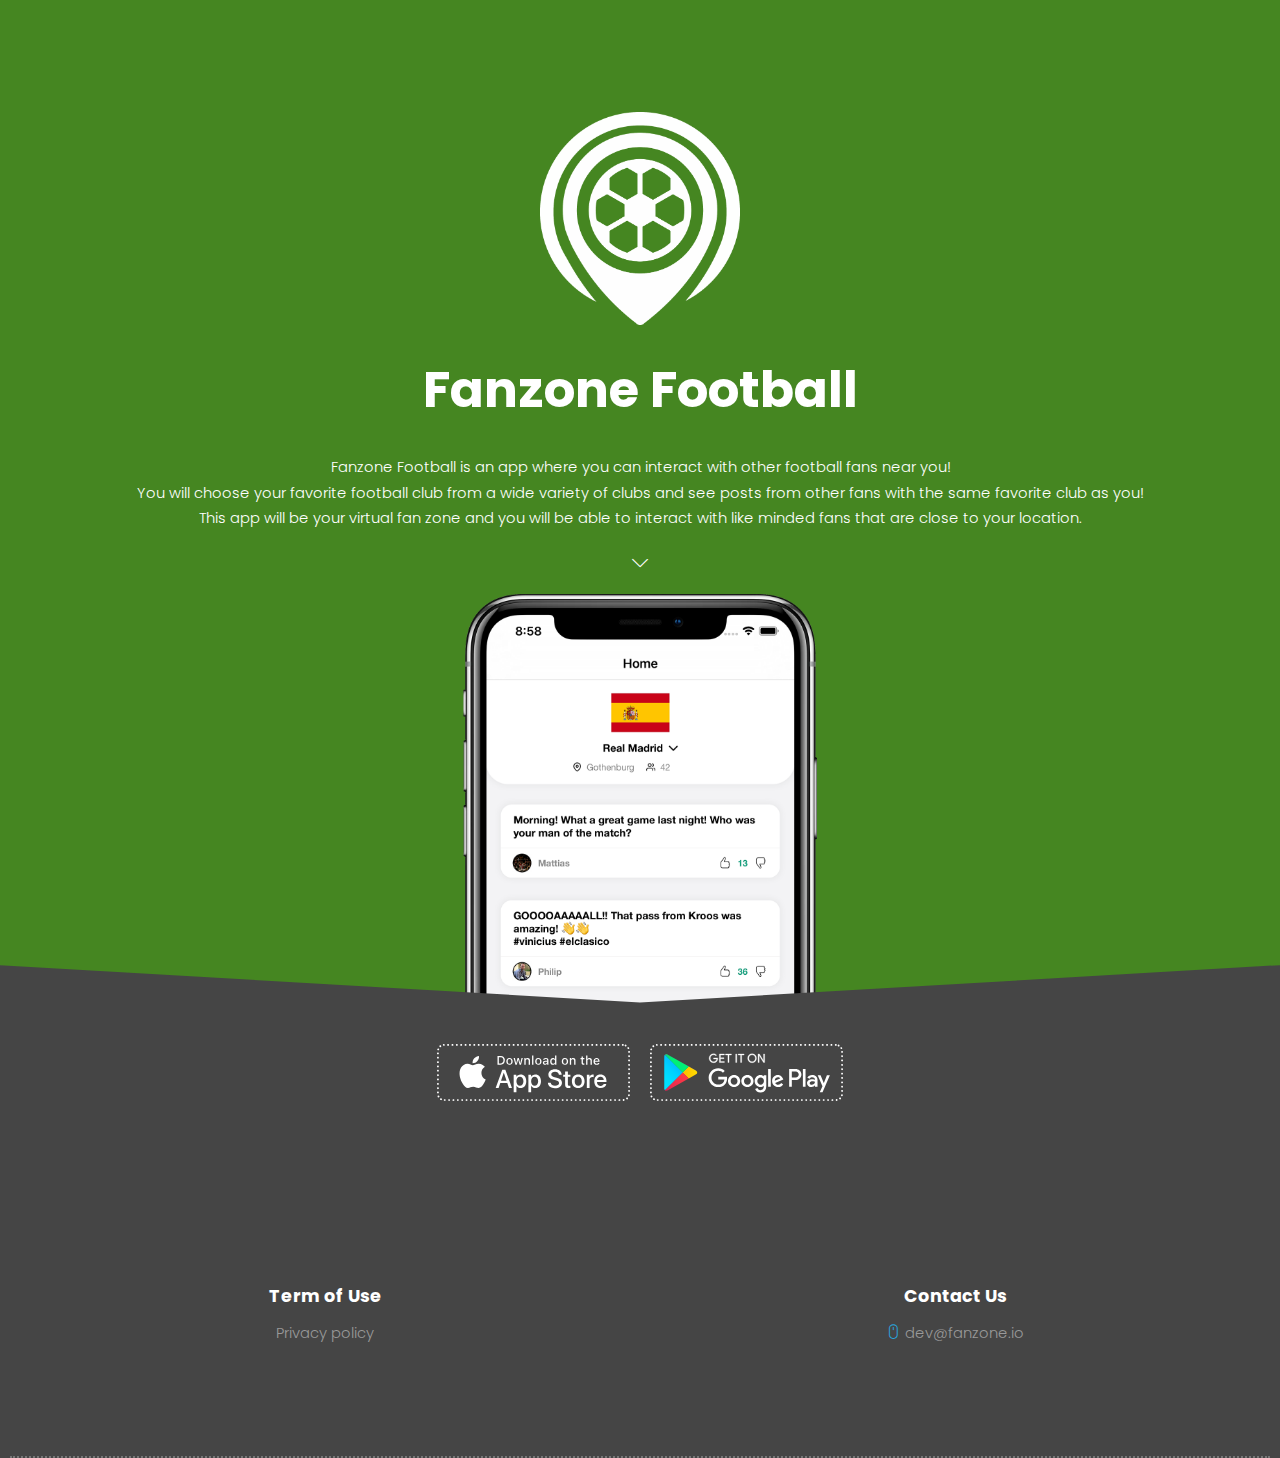
==== commit d95b78e7: "Fix margin for app store images" ====
--- a/index.html
+++ b/index.html
@@ -40,7 +40,7 @@
         <div class="line">
           <div class="m-10 l-6 xl-4 center">
             <div class="margin">
-              <a class="s-12 m-6" href="https://apps.apple.com/se/app/fanzone-football/id1514228249">
+              <a style="margin-bottom: 2rem;" class="s-12 m-6" href="https://apps.apple.com/se/app/fanzone-football/id1514228249">
                 <img class="full-img" src="img/app-store.svg" alt="">
               </a>
               <a class="s-12 m-6 margin-s-bottom" href="https://play.google.com/store/apps/details?id=io.fanzone.fanzone">
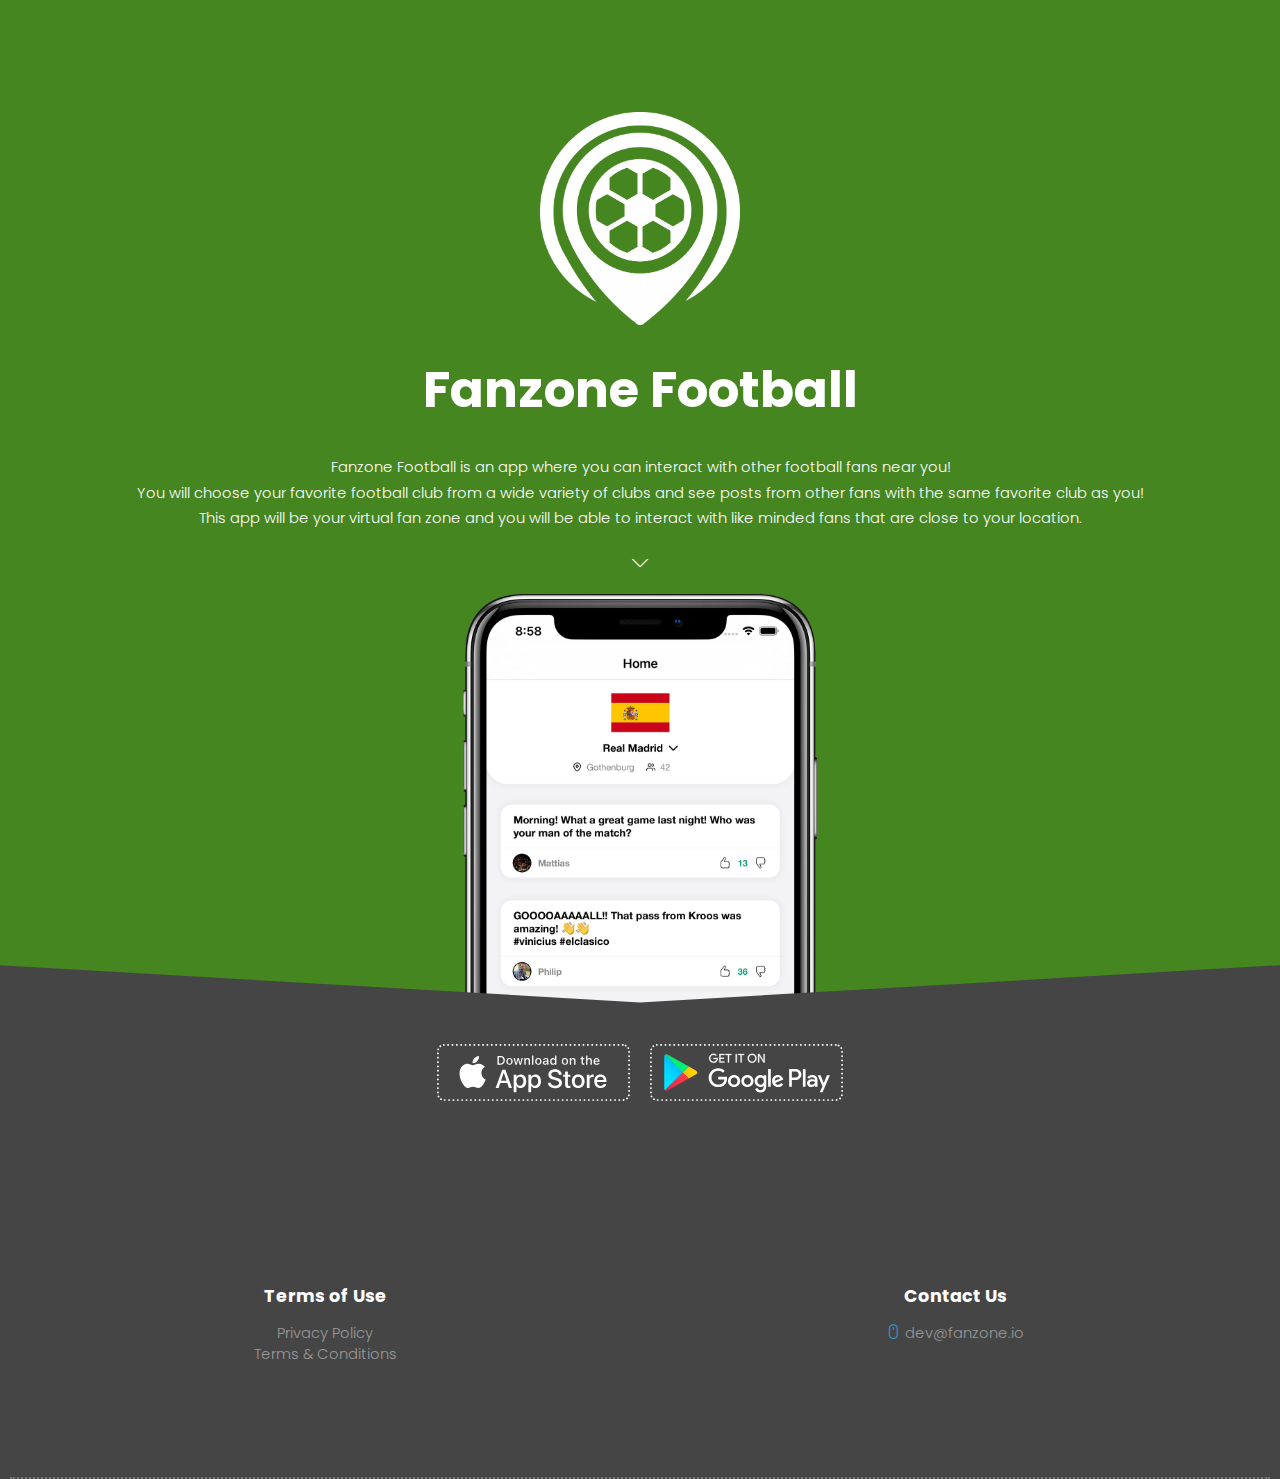
==== commit 7e05cf3a: "Added terms & conditions" ====
--- a/index.html
+++ b/index.html
@@ -57,8 +57,9 @@
         <div class="line"> 
           <div style="text-align: center;" class="margin2x">
             <div class="s-12 m-6 l-6 xl-6">
-               <h4 class="text-white text-strong margin-m-top-30">Term of Use</h4>
-               <a class="text-primary-hover" href="https://fanzone.flycricket.io/privacy.html">Privacy policy</a><br>
+               <h4 class="text-white text-strong margin-m-top-30">Terms of Use</h4>
+               <a class="text-primary-hover" href="https://fanzone-football.flycricket.io/privacy.html">Privacy Policy</a><br>
+               <a class="text-primary-hover" href="https://fanzone-football.flycricket.io/terms.html">Terms & Conditions</a><br>
             </div>
             <div class="s-12 m-6 l-6 xl-6">
                <h4 class="text-white text-strong margin-m-top-30">Contact Us</h4>
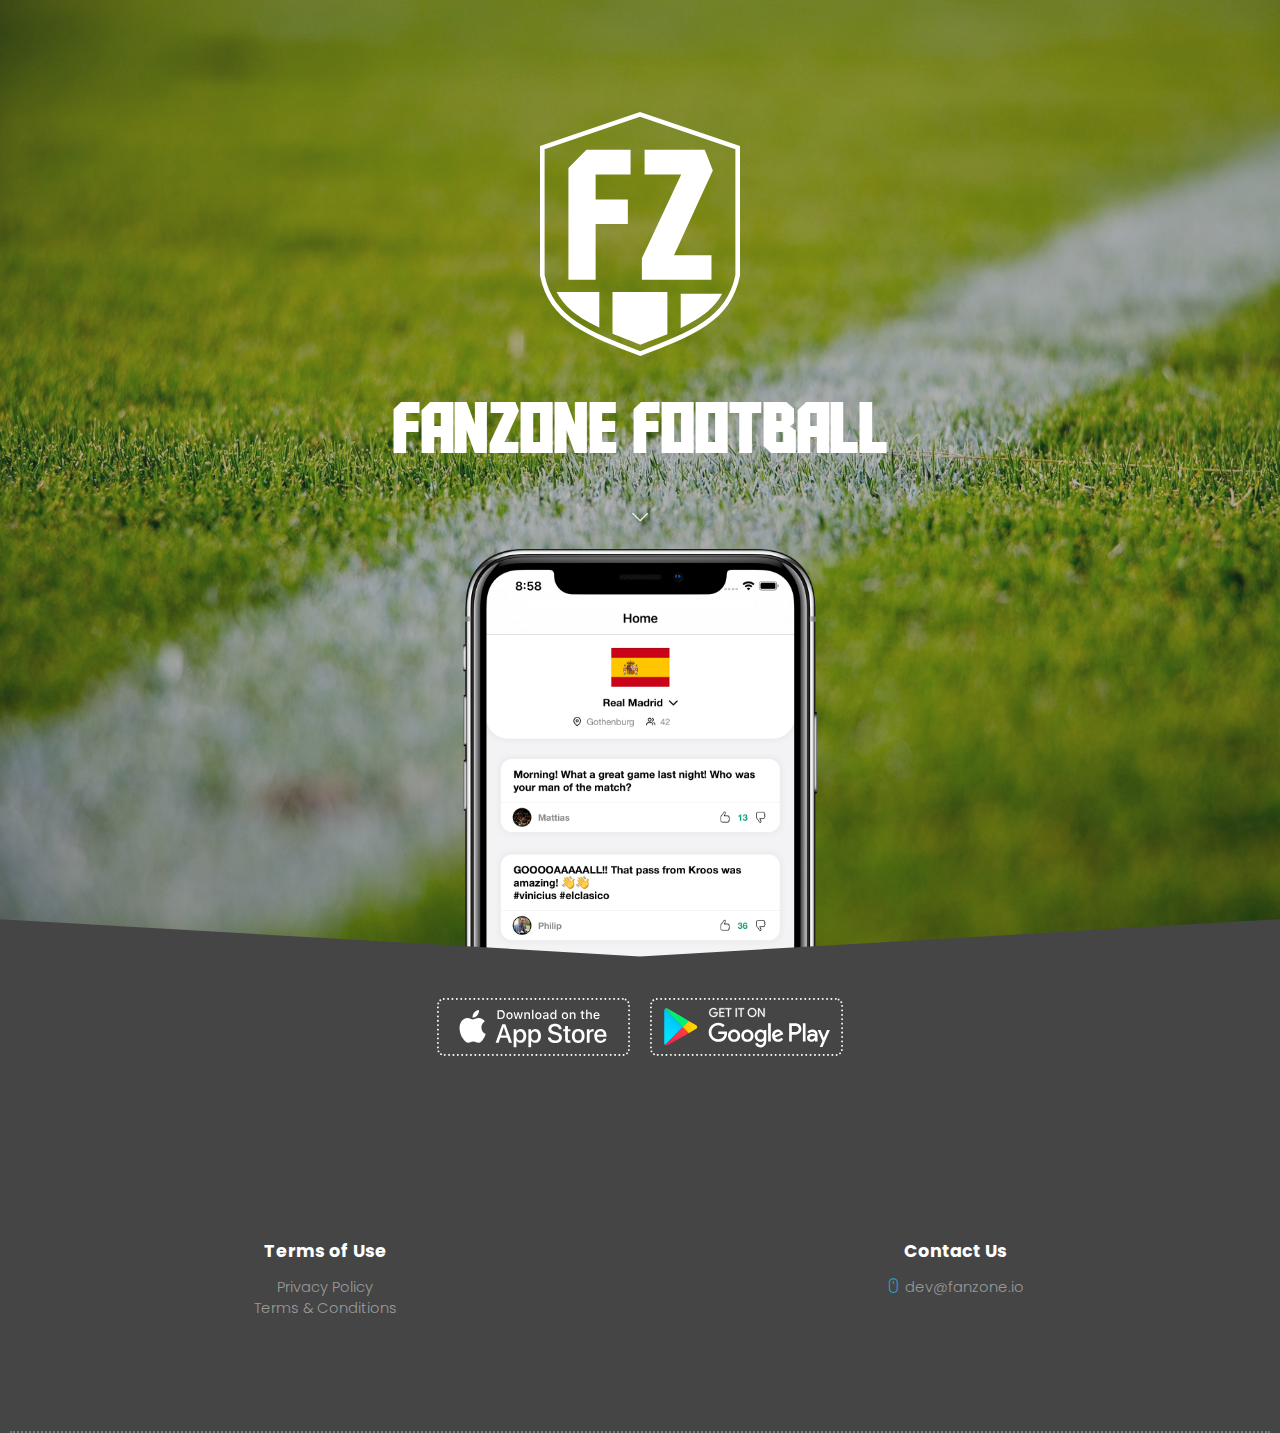
==== commit b4797595: "New logo" ====
--- a/index.html
+++ b/index.html
@@ -1,81 +1,93 @@
 <!DOCTYPE html>
 <html lang="en-US">
-  <head>
-    <meta charset="UTF-8">
-    <meta name="viewport" content="width=device-width, initial-scale=1.0" />
-    <title>Fanzone Football</title>
-    <link rel="stylesheet" href="css/components.css">
-    <link rel="stylesheet" href="css/icons.css">
-    <link rel="stylesheet" href="css/responsee.css">
-    <link rel="stylesheet" href="owl-carousel/owl.carousel.css">
-    <link rel="stylesheet" href="owl-carousel/owl.theme.css">
-    <link rel="stylesheet" href="css/lightcase.css">
-    <!-- CUSTOM STYLE -->      
-    <link rel="stylesheet" href="css/template-style.css">
-    <link href="https://fonts.googleapis.com/css?family=Poppins:100,200,300,400,700,900&amp;subset=latin-ext" rel="stylesheet"> 
-    <script type="text/javascript" src="js/jquery-1.8.3.min.js"></script>
-    <script type="text/javascript" src="js/jquery-ui.min.js"></script>   
-  </head>
+<head>
+  <meta charset="UTF-8">
+  <meta name="viewport" content="width=device-width, initial-scale=1.0" />
+  <title>Fanzone Football</title>
+  <link rel="icon" href="img/logo_white.svg">
+  <link rel="stylesheet" href="css/components.css">
+  <link rel="stylesheet" href="css/icons.css">
+  <link rel="stylesheet" href="css/responsee.css">
+  <link rel="stylesheet" href="owl-carousel/owl.carousel.css">
+  <link rel="stylesheet" href="owl-carousel/owl.theme.css">
+  <link rel="stylesheet" href="css/lightcase.css">
+  <!-- CUSTOM STYLE -->
+  <link rel="stylesheet" href="css/template-style.css">
+  <link href="https://fonts.googleapis.com/css?family=Poppins:100,200,300,400,700,900&amp;subset=latin-ext"
+    rel="stylesheet">
+  <script type="text/javascript" src="js/jquery-1.8.3.min.js"></script>
+  <script type="text/javascript" src="js/jquery-ui.min.js"></script>
+</head>
 
-  <body class="size-1280">
-    <!-- MAIN -->
-    <main role="main">    
-      <!-- Header -->
-      <header class="section-top-padding background-image text-center" style="background-color: #458621">
-        <div style="text-align: -webkit-center;">
-          <img style="width: 200px;" class="logo-white" src="img/logo_white.png" alt="">
+<style type="text/css">
+  @font-face {
+      font-family: "ALDO";
+      src: url('AldotheApache.ttf') format("truetype");
+  }
+  </style>
+
+<body class="size-1280">
+  <!-- MAIN -->
+  <main role="main">
+    <!-- Header -->
+    <header class="section-top-padding background-image text-center" style="background-image: url('img/grass.png');">
+      <div style="text-align: -webkit-center;">
+        <img style="width: 200px;" class="logo-white" src="img/logo_white.svg" alt="">
+      </div>
+      <h1 class="text-white text-size-70 text-m-size-40 text-line-height-1 margin-bottom-40 margin-top-40" style="font-family: 'ALDO';">
+        <b>Fanzone Football</b>
+      </h1>
+      <i class="slow icon-sli-arrow-down text-white margin-top-20 text-size-16"></i>
+      <!-- Image -->
+      <img style="width: 450px;" class="margin-top-20 center" src="app_screenshot2.png" alt="">
+
+      <!-- dark full width arrow object -->
+      <img class="arrow-object" src="img/arrow-object-dark.svg" alt="">
+    </header>
+    <section class="section-small-padding background-dark text-center">
+      <div class="line">
+        <div class="m-10 l-6 xl-4 center">
+          <div class="margin">
+            <a style="margin-bottom: 2rem;" class="s-12 m-6"
+              href="https://apps.apple.com/se/app/fanzone-football/id1514228249">
+              <img class="full-img" src="img/app-store.svg" alt="">
+            </a>
+            <a class="s-12 m-6 margin-s-bottom" href="https://play.google.com/store/apps/details?id=io.fanzone.fanzone">
+              <img class="full-img right" src="img/google-play.svg" alt="">
+            </a>
+          </div>
         </div>
-        <h1 class="text-white text-size-50 text-m-size-40 text-line-height-1 margin-bottom-40 margin-top-40">
-          <b>Fanzone Football</b>
-        </h1>
-        <p class="text-white">Fanzone Football is an app where you can interact with other football fans near you! <br> You will choose your favorite football club from a wide variety of clubs and see posts from other fans with the same favorite club as you! <br> This app will be your virtual fan zone and you will be able to interact with like minded fans that are close to your location.</p>
-        <i class="slow icon-sli-arrow-down text-white margin-top-20 text-size-16"></i>
-        <!-- Image -->
-        <img style="width: 450px;" class="margin-top-20 center" src="app_screenshot2.png" alt="">
-        
-        <!-- dark full width arrow object -->
-        <img class="arrow-object" src="img/arrow-object-dark.svg" alt="">
-      </header>
-      <section class="section-small-padding background-dark text-center">      
-        <div class="line">
-          <div class="m-10 l-6 xl-4 center">
-            <div class="margin">
-              <a style="margin-bottom: 2rem;" class="s-12 m-6" href="https://apps.apple.com/se/app/fanzone-football/id1514228249">
-                <img class="full-img" src="img/app-store.svg" alt="">
-              </a>
-              <a class="s-12 m-6 margin-s-bottom" href="https://play.google.com/store/apps/details?id=io.fanzone.fanzone">
-                <img class="full-img right" src="img/google-play.svg" alt="">
-              </a>
-            </div>
-          </div>                                                                                               
-        </div>       
-      </section>
+      </div>
+    </section>
     <!-- FOOTER -->
     <footer>
       <!-- Main Footer -->
       <section class="section background-dark">
-        <div class="line"> 
+        <div class="line">
           <div style="text-align: center;" class="margin2x">
             <div class="s-12 m-6 l-6 xl-6">
-               <h4 class="text-white text-strong margin-m-top-30">Terms of Use</h4>
-               <a class="text-primary-hover" href="https://fanzone-football.flycricket.io/privacy.html">Privacy Policy</a><br>
-               <a class="text-primary-hover" href="https://fanzone-football.flycricket.io/terms.html">Terms & Conditions</a><br>
+              <h4 class="text-white text-strong margin-m-top-30">Terms of Use</h4>
+              <a class="text-primary-hover" href="https://fanzone-football.flycricket.io/privacy.html">Privacy
+                Policy</a><br>
+              <a class="text-primary-hover" href="https://fanzone-football.flycricket.io/terms.html">Terms &
+                Conditions</a><br>
             </div>
             <div class="s-12 m-6 l-6 xl-6">
-               <h4 class="text-white text-strong margin-m-top-30">Contact Us</h4>
-                <a class="text-primary-hover" href="mailto:dev@fanzone.io"><i class="icon-sli-mouse text-primary"></i> dev@fanzone.io</a><br>
+              <h4 class="text-white text-strong margin-m-top-30">Contact Us</h4>
+              <a class="text-primary-hover" href="mailto:dev@fanzone.io"><i class="icon-sli-mouse text-primary"></i>
+                dev@fanzone.io</a><br>
             </div>
-          </div>  
-        </div>    
+          </div>
+        </div>
       </section>
       <div class="background-dark">
-         <div class="line">
-            <hr class="break margin-top-bottom-0" style="border-color: #777;">
-         </div>
+        <div class="line">
+          <hr class="break margin-top-bottom-0" style="border-color: #777;">
+        </div>
       </div>
     </footer>
     <script type="text/javascript" src="js/responsee.js"></script>
     <script type="text/javascript" src="owl-carousel/owl.carousel.js"></script>
-    <script type="text/javascript" src="js/template-scripts.js"></script> 
-  </body>
+    <script type="text/javascript" src="js/template-scripts.js"></script>
+</body>
 </html>